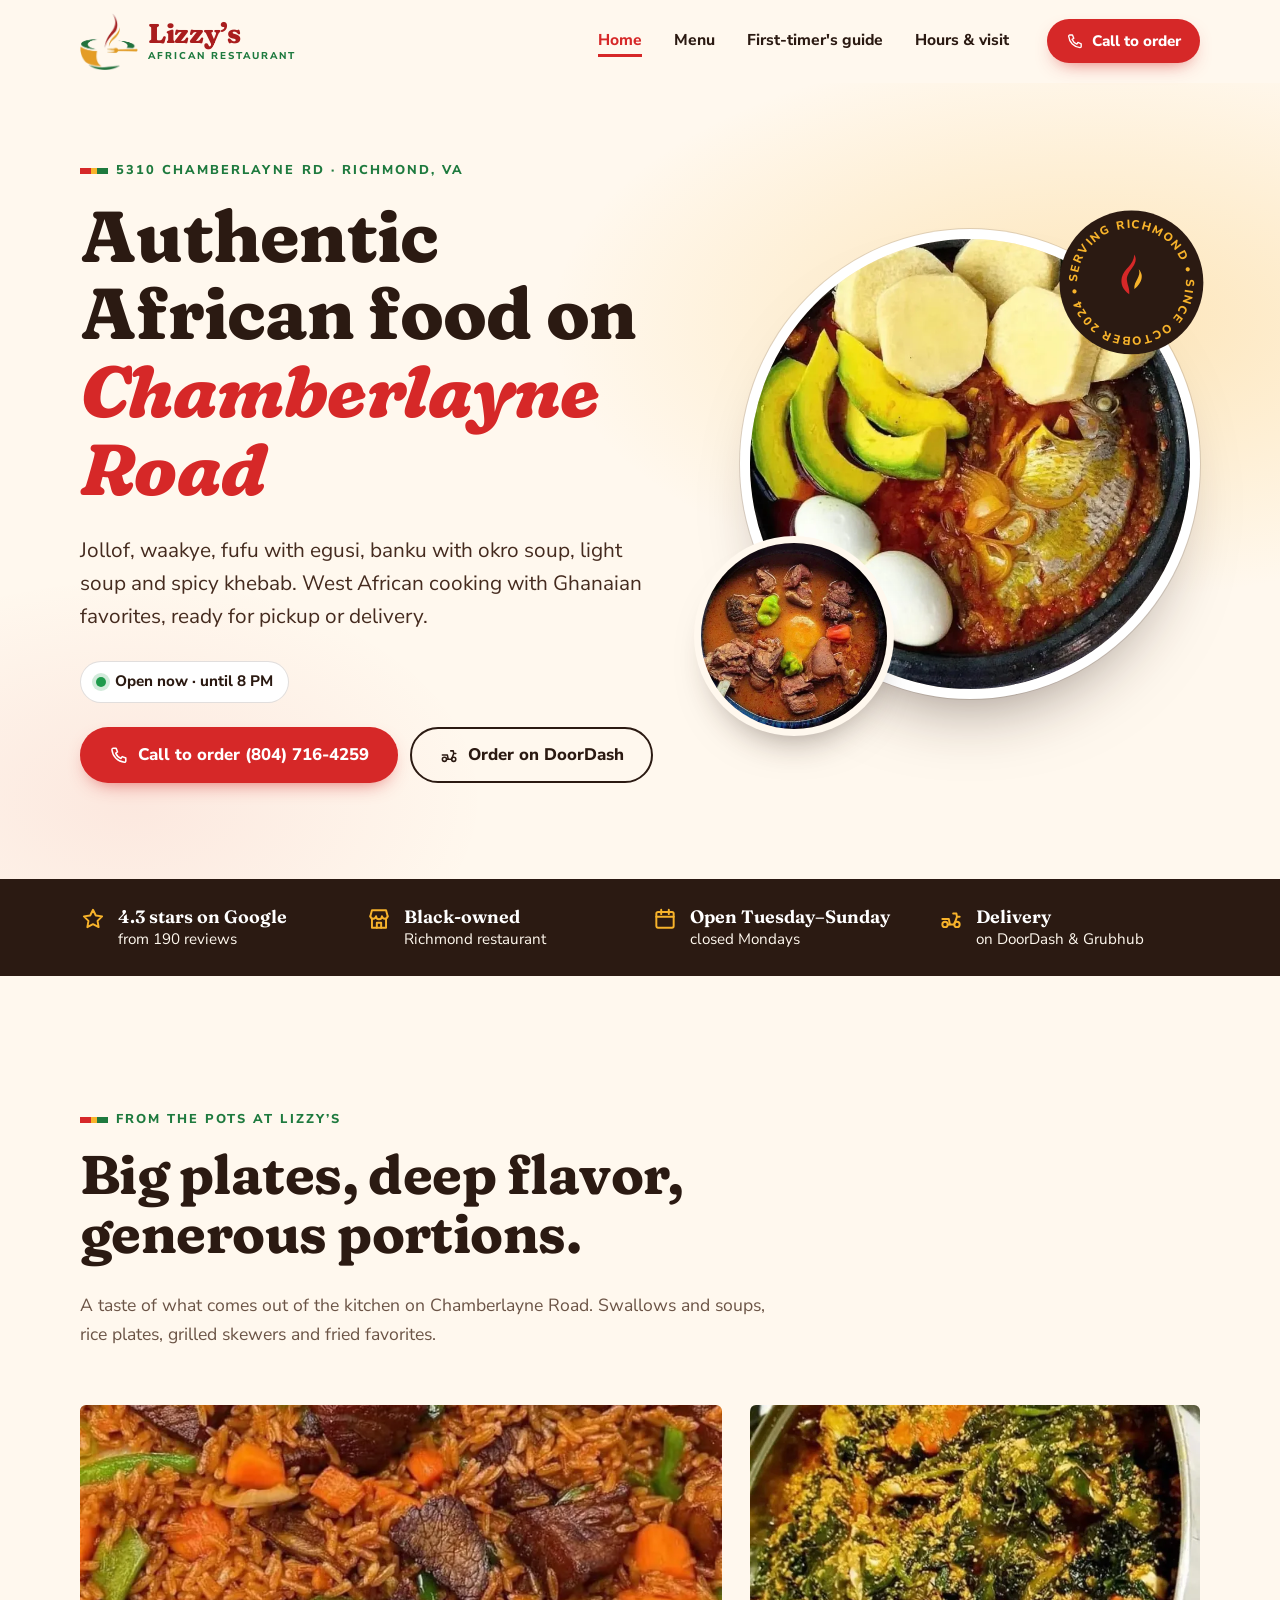
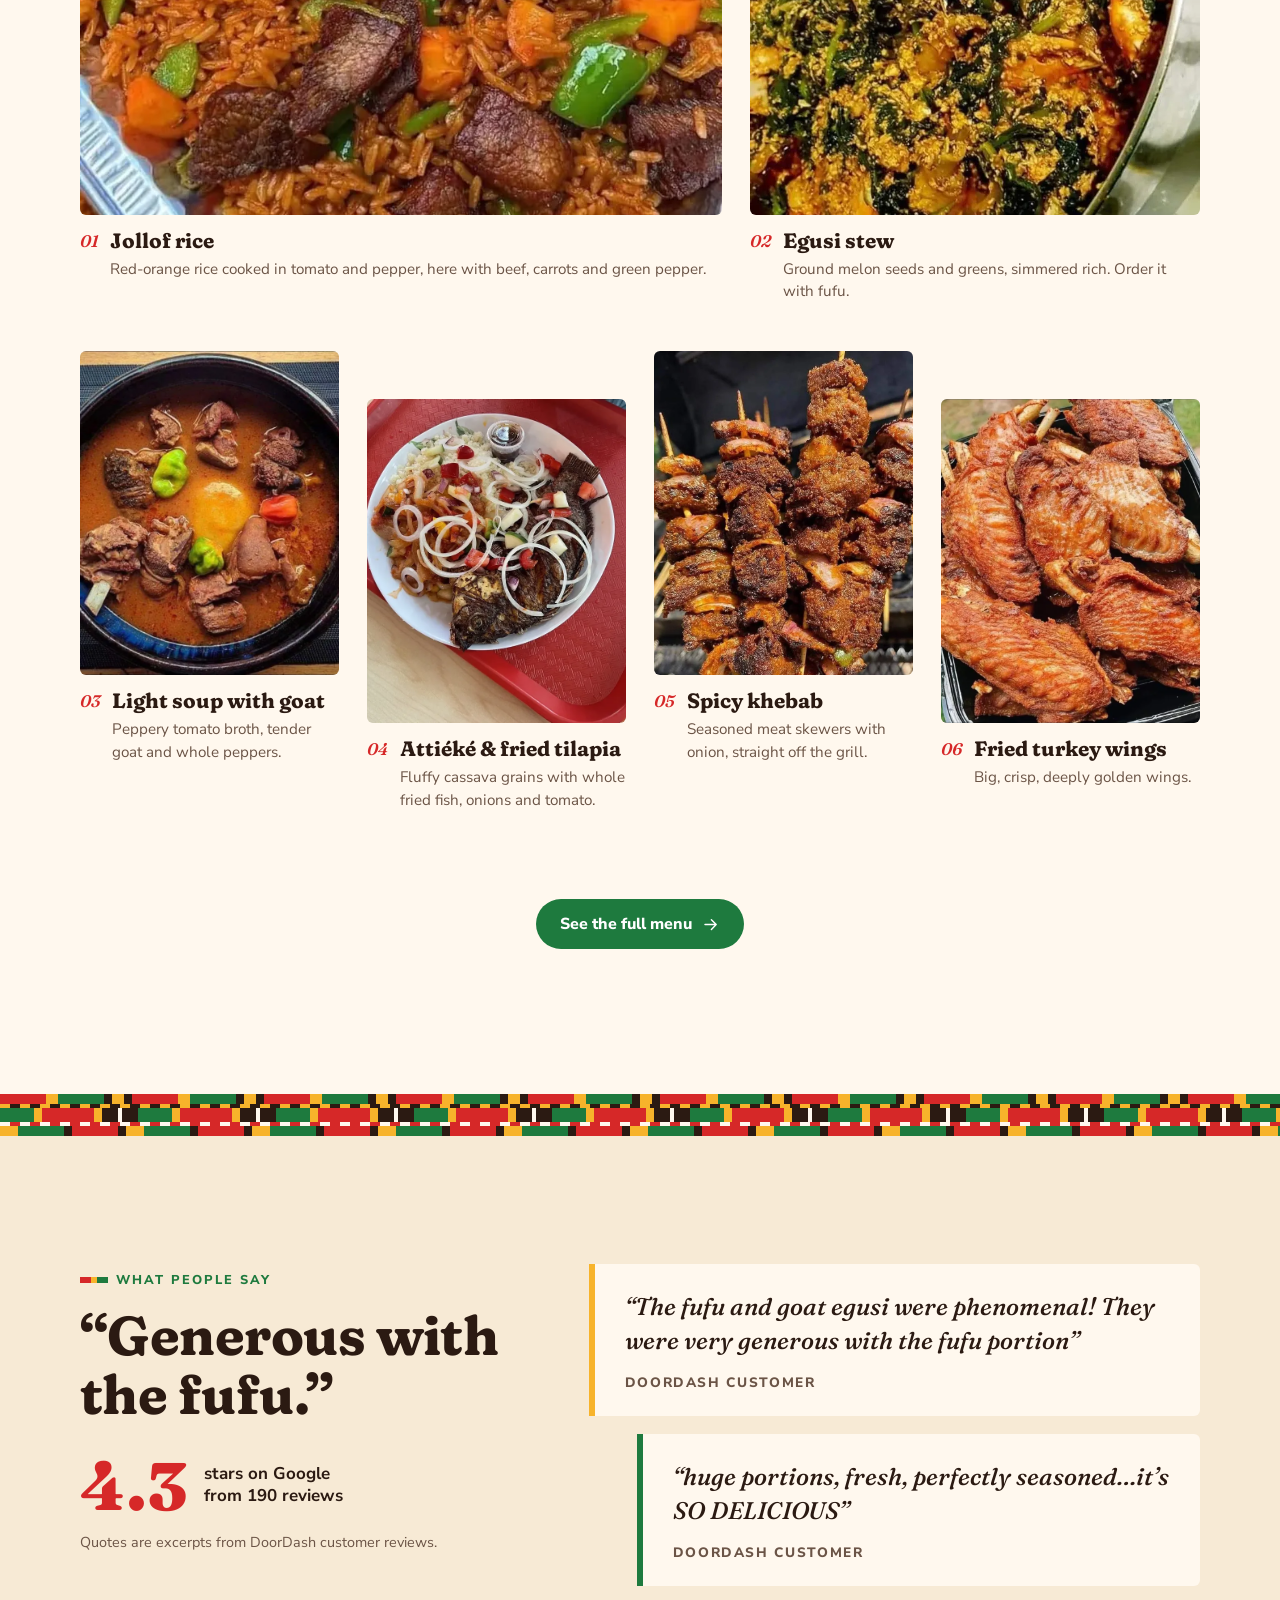
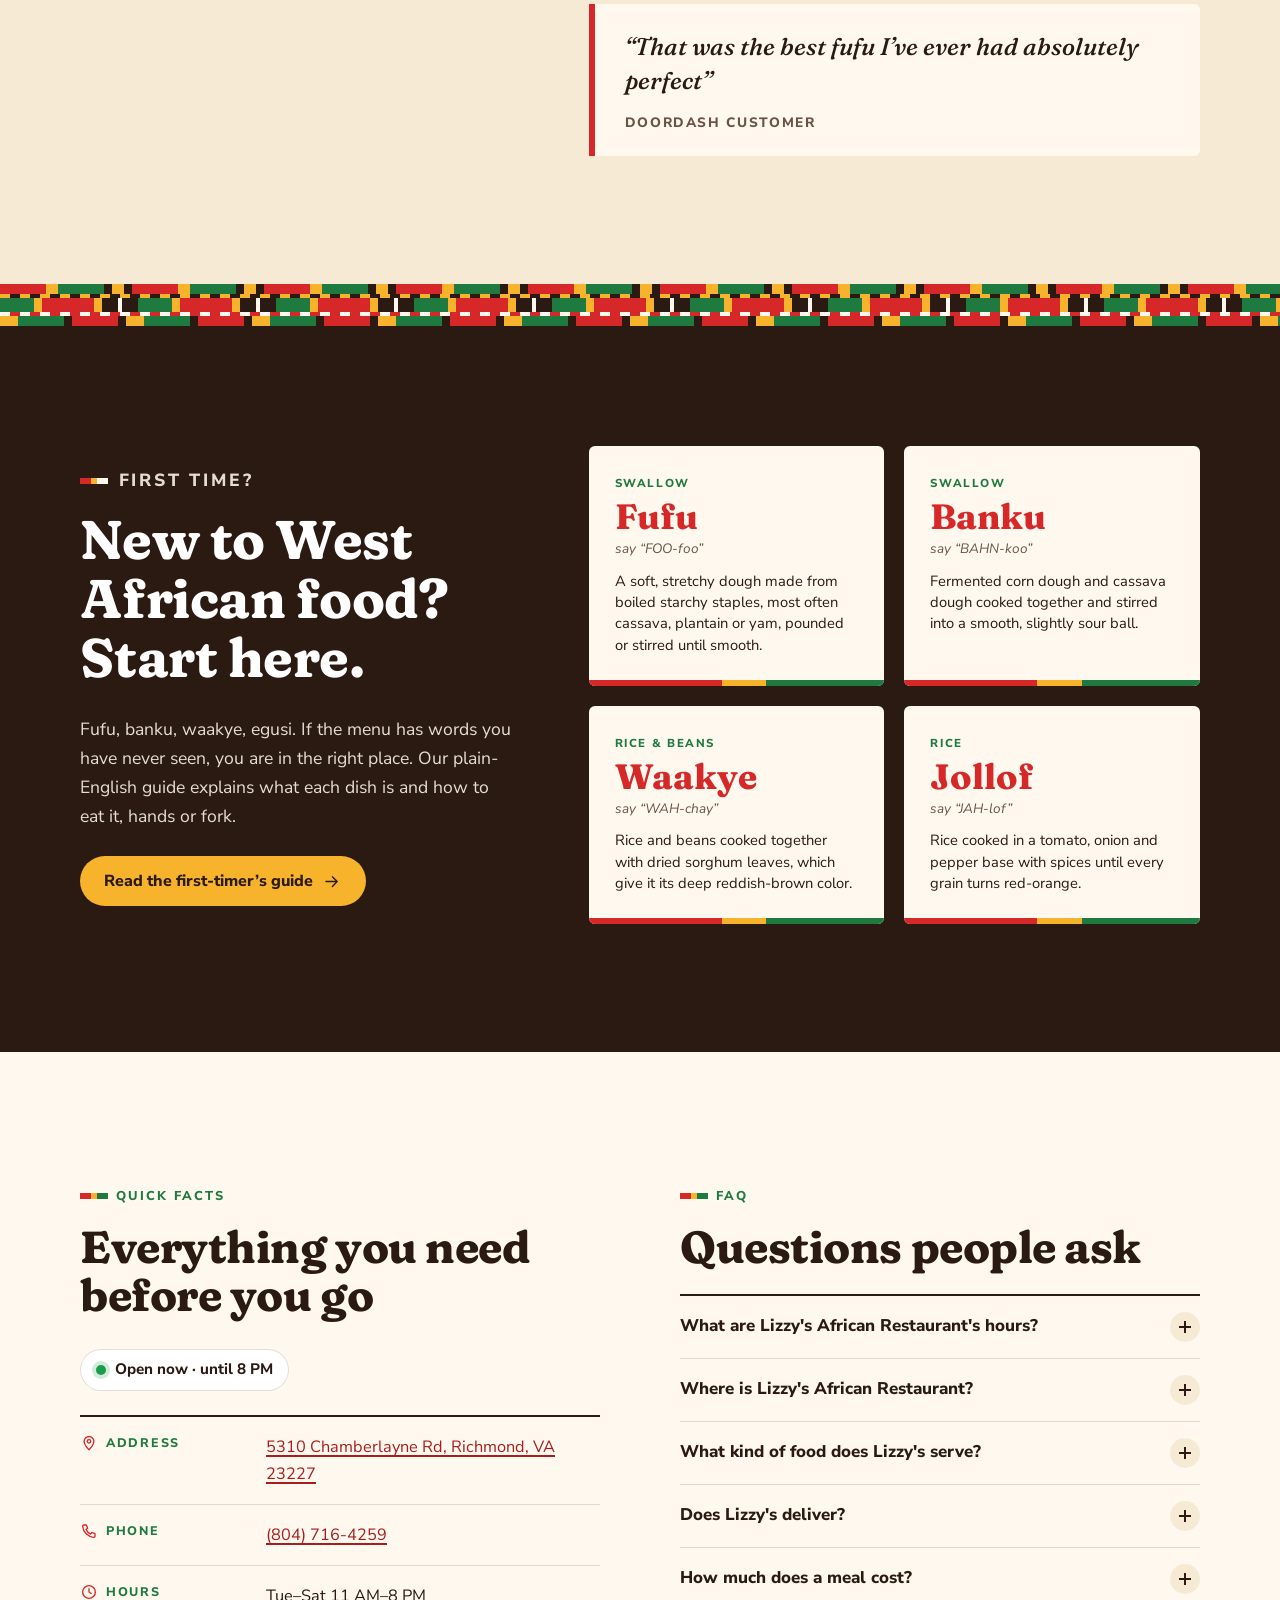
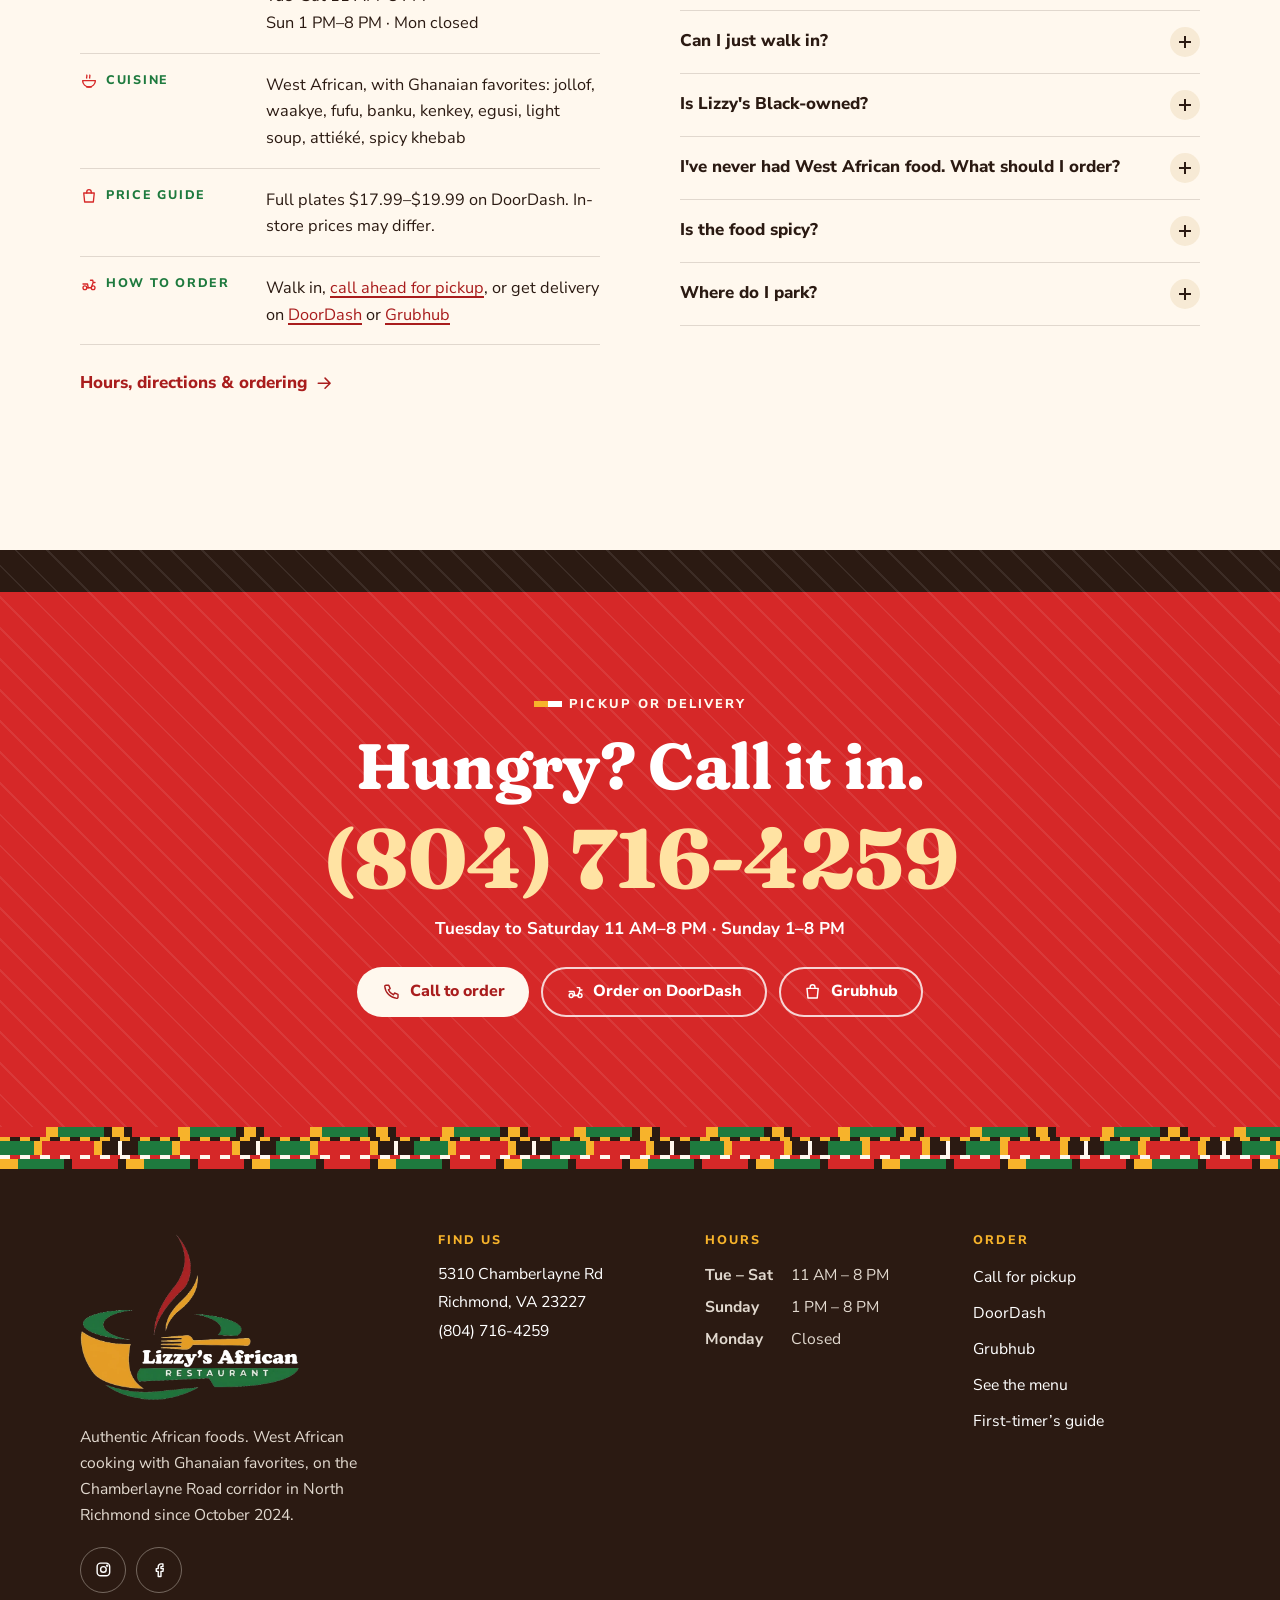
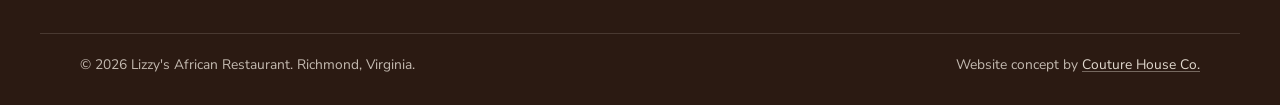
==== index.html @ fe68c614 "Initial commit: Lizzy's African Restaurant static site. Includes pages, assets, Netlify config, and " ====
<!DOCTYPE html>
<html lang="en">
<head>
<meta charset="utf-8">
<meta name="viewport" content="width=device-width, initial-scale=1, viewport-fit=cover">
<title>Lizzy's African Restaurant | African Food Richmond, VA</title>
<meta name="description" content="Authentic West African food with Ghanaian favorites on Chamberlayne Rd, Richmond, VA: jollof, waakye, fufu and egusi. Black-owned. Call (804) 716-4259.">
<link rel="canonical" href="https://lizzysafrican.com/">
<meta name="theme-color" content="#2B1A12">
<meta name="robots" content="index, follow, max-image-preview:large">
<meta property="og:type" content="restaurant.restaurant">
<meta property="og:site_name" content="Lizzy's African Restaurant">
<meta property="og:title" content="Lizzy's African Restaurant | African Food Richmond, VA">
<meta property="og:description" content="Authentic West African food with Ghanaian favorites on Chamberlayne Rd, Richmond, VA: jollof, waakye, fufu and egusi. Black-owned. Call (804) 716-4259.">
<meta property="og:url" content="https://lizzysafrican.com/">
<meta property="og:image" content="https://lizzysafrican.com/assets/img/og.jpg">
<meta property="og:image:width" content="1200">
<meta property="og:image:height" content="630">
<meta property="og:image:alt" content="Lizzy's African Restaurant: boiled yam, fish in pepper stew, avocado and eggs, with the restaurant name">
<meta property="og:locale" content="en_US">
<meta name="twitter:card" content="summary_large_image">
<meta name="twitter:title" content="Lizzy's African Restaurant | African Food Richmond, VA">
<meta name="twitter:description" content="Authentic West African food with Ghanaian favorites on Chamberlayne Rd, Richmond, VA: jollof, waakye, fufu and egusi. Black-owned. Call (804) 716-4259.">
<meta name="twitter:image" content="https://lizzysafrican.com/assets/img/og.jpg">
<meta name="geo.region" content="US-VA">
<meta name="geo.placename" content="Richmond">
<link rel="icon" href="assets/img/favicon.svg" type="image/svg+xml">
<link rel="icon" href="assets/img/favicon-32.png" sizes="32x32" type="image/png">
<link rel="apple-touch-icon" href="assets/img/apple-touch-icon.png">
<link rel="manifest" href="site.webmanifest">
<link rel="preload" href="assets/fonts/fraunces-latin-soft-normal.woff2" as="font" type="font/woff2" crossorigin>
<link rel="preload" href="assets/fonts/nunito-sans-latin-wght-normal.woff2" as="font" type="font/woff2" crossorigin>
<link rel="preload" as="image" href="assets/img/boiled-yam-fish-stew-avocado-eggs.webp" imagesrcset="assets/img/boiled-yam-fish-stew-avocado-eggs-800.webp 800w, assets/img/boiled-yam-fish-stew-avocado-eggs.webp 955w" imagesizes="(min-width: 960px) 520px, 88vw" fetchpriority="high">
<link rel="stylesheet" href="assets/css/fonts.css">
<link rel="stylesheet" href="assets/css/site.css">
<script>document.documentElement.classList.add('js')</script>
<script src="assets/js/site.js" defer></script>
<script type="application/ld+json">{"@context":"https://schema.org","@type":"Restaurant","@id":"https://lizzysafrican.com/#restaurant","name":"Lizzy's African Restaurant","alternateName":"Lizzy's","description":"Authentic African foods on Chamberlayne Road in Richmond, VA: West African cooking with Ghanaian favorites such as jollof, waakye, fufu with egusi, banku with okro soup, light soup and spicy khebab. Black-owned. Call ahead for pickup or order delivery on DoorDash and Grubhub.","url":"https://lizzysafrican.com/","logo":"https://lizzysafrican.com/assets/img/lizzys-logo.png","image":["https://lizzysafrican.com/assets/img/og.jpg","https://lizzysafrican.com/assets/img/boiled-yam-fish-stew-avocado-eggs.webp","https://lizzysafrican.com/assets/img/jollof-rice-beef-vegetables.webp"],"telephone":"+1-804-716-4259","address":{"@type":"PostalAddress","streetAddress":"5310 Chamberlayne Rd","addressLocality":"Richmond","addressRegion":"VA","postalCode":"23227","addressCountry":"US"},"servesCuisine":["West African","Ghanaian","African"],"priceRange":"$$","openingHoursSpecification":[{"@type":"OpeningHoursSpecification","dayOfWeek":["Tuesday","Wednesday","Thursday","Friday","Saturday"],"opens":"11:00","closes":"20:00"},{"@type":"OpeningHoursSpecification","dayOfWeek":"Sunday","opens":"13:00","closes":"20:00"}],"areaServed":[{"@type":"City","name":"Richmond, VA"},{"@type":"AdministrativeArea","name":"Henrico County, VA"}],"sameAs":["https://www.instagram.com/lizzys_african_restaurant/","https://www.facebook.com/p/Lizzys-African-Restaurant-61564175797078/","https://www.visitrichmondva.com/listing/lizzy%E2%80%99s-african-restaurant/15921/","https://www.eatokra.com/businesses/lizzy-s-african-restaurant"],"hasMenu":"https://lizzysafrican.com/menu.html","potentialAction":{"@type":"OrderAction","target":[{"@type":"EntryPoint","urlTemplate":"https://www.doordash.com/store/lizzy's-african-restaurant-richmond-32662293/","actionPlatform":["http://schema.org/DesktopWebPlatform","http://schema.org/MobileWebPlatform"]},{"@type":"EntryPoint","urlTemplate":"https://www.grubhub.com/restaurant/lizzys-african-restaurant-5310-chamberlayne-road-richmond/11192736","actionPlatform":["http://schema.org/DesktopWebPlatform","http://schema.org/MobileWebPlatform"]}]},"aggregateRating":{"@type":"AggregateRating","ratingValue":"4.3","reviewCount":"190","bestRating":"5"}}</script>
<script type="application/ld+json">{"@context":"https://schema.org","@type":"WebSite","@id":"https://lizzysafrican.com/#website","name":"Lizzy's African Restaurant","url":"https://lizzysafrican.com/","publisher":{"@id":"https://lizzysafrican.com/#restaurant"},"inLanguage":"en-US"}</script>
<script type="application/ld+json">{"@context":"https://schema.org","@type":"FAQPage","mainEntity":[{"@type":"Question","name":"What are Lizzy's African Restaurant's hours?","acceptedAnswer":{"@type":"Answer","text":"Tuesday through Saturday 11 AM to 8 PM, Sunday 1 PM to 8 PM. Closed Mondays."}},{"@type":"Question","name":"Where is Lizzy's African Restaurant?","acceptedAnswer":{"@type":"Answer","text":"5310 Chamberlayne Rd, Richmond, VA 23227, on the Chamberlayne Road corridor in North Richmond."}},{"@type":"Question","name":"What kind of food does Lizzy's serve?","acceptedAnswer":{"@type":"Answer","text":"Authentic African food: West African cooking with Ghanaian favorites like jollof rice, waakye, fufu with egusi, banku with okro soup, light soup, atti&eacute;k&eacute; with fish and spicy khebab."}},{"@type":"Question","name":"Does Lizzy's deliver?","acceptedAnswer":{"@type":"Answer","text":"Yes, through DoorDash and Grubhub. You can also call (804) 716-4259 to order ahead for pickup."}},{"@type":"Question","name":"How much does a meal cost?","acceptedAnswer":{"@type":"Answer","text":"Full plates such as jollof, waakye or fufu with egusi are listed at $17.99 to $19.99 on DoorDash. In-store prices may differ, so call for current prices."}},{"@type":"Question","name":"Can I just walk in?","acceptedAnswer":{"@type":"Answer","text":"Yes. Stop by during open hours and order at the counter, or call ahead so your food is ready when you arrive."}},{"@type":"Question","name":"Is Lizzy's Black-owned?","acceptedAnswer":{"@type":"Answer","text":"Yes. Lizzy's African Restaurant is listed as a Black-owned business on EatOkra."}},{"@type":"Question","name":"I've never had West African food. What should I order?","acceptedAnswer":{"@type":"Answer","text":"A jollof or waakye plate is an easy, fork-friendly start. If you want the full experience, try fufu with egusi or light soup. Our first-timer&rsquo;s guide explains each dish."}},{"@type":"Question","name":"Is the food spicy?","acceptedAnswer":{"@type":"Answer","text":"West African cooking often uses fresh hot peppers, and soups and pepper sauces can bring real heat. Ask about spice when you order."}},{"@type":"Question","name":"Where do I park?","acceptedAnswer":{"@type":"Answer","text":"Call (804) 716-4259 when you head over and the team can point you to the easiest parking at 5310 Chamberlayne Rd."}}]}</script>
</head><body>
<a class="skip" href="#main">Skip to main content</a>
<header class="site-header" data-header>
  <div class="wrap header-in">
    <a class="brand" href="index.html" aria-label="Lizzy's African Restaurant, home">
      <img class="mark" data-anim src="assets/img/lizzys-mark.webp" width="256" height="250" alt="" aria-hidden="true" decoding="async">
      <span class="brand-txt"><span class="brand-name">Lizzy&rsquo;s</span><span class="brand-sub">African Restaurant</span></span>
    </a>
    <nav class="nav" aria-label="Main">
      <ul class="nav-list" id="nav-list"><li><a href="index.html" aria-current="page">Home</a></li><li><a href="menu.html">Menu</a></li><li><a href="guide.html">First-timer's guide</a></li><li><a href="visit.html">Hours &amp; visit</a></li>
        <li class="nav-cta-m"><a class="btn btn-red" href="tel:+18047164259"><svg class="ic" viewBox="0 0 24 24" width="24" height="24" fill="none" stroke="currentColor" stroke-width="1.8" stroke-linecap="round" stroke-linejoin="round" aria-hidden="true" focusable="false"><path d="M5 4h3.5l1.7 4.3-2.2 1.4a11 11 0 0 0 6.3 6.3l1.4-2.2L20 15.5V19a1.5 1.5 0 0 1-1.6 1.5A16.5 16.5 0 0 1 3.5 5.6 1.5 1.5 0 0 1 5 4z"/></svg>Call (804) 716-4259</a></li>
      </ul>
    </nav>
    <a class="btn btn-red btn-sm header-call" href="tel:+18047164259"><svg class="ic" viewBox="0 0 24 24" width="24" height="24" fill="none" stroke="currentColor" stroke-width="1.8" stroke-linecap="round" stroke-linejoin="round" aria-hidden="true" focusable="false"><path d="M5 4h3.5l1.7 4.3-2.2 1.4a11 11 0 0 0 6.3 6.3l1.4-2.2L20 15.5V19a1.5 1.5 0 0 1-1.6 1.5A16.5 16.5 0 0 1 3.5 5.6 1.5 1.5 0 0 1 5 4z"/></svg><span>Call to order</span></a>
    <button class="nav-toggle" type="button" aria-expanded="false" aria-controls="nav-list" data-nav-toggle>
      <span class="sr-only" data-nav-label>Open menu</span><svg class="ic ic-open" viewBox="0 0 24 24" width="24" height="24" fill="none" stroke="currentColor" stroke-width="1.8" stroke-linecap="round" stroke-linejoin="round" aria-hidden="true" focusable="false"><path d="M4 7h16M4 12h16M4 17h16"/></svg><svg class="ic ic-close" viewBox="0 0 24 24" width="24" height="24" fill="none" stroke="currentColor" stroke-width="1.8" stroke-linecap="round" stroke-linejoin="round" aria-hidden="true" focusable="false"><path d="M6 6l12 12M18 6 6 18"/></svg>
    </button>
  </div>
</header><main id="main">
<section class="hero" aria-labelledby="hero-h">
  <div class="hero-bg" aria-hidden="true"></div>
  <div class="wrap hero-grid">
    <div class="hero-copy">
      <p class="eyebrow">5310 Chamberlayne Rd &middot; Richmond, VA</p>
      <h1 id="hero-h" class="hero-h">Authentic African food on <em>Chamberlayne Road</em></h1>
      <p class="lede">Jollof, waakye, fufu with egusi, banku with okro soup, light soup and spicy khebab. West African cooking with Ghanaian favorites, ready for pickup or delivery.</p>
      <p class="status " data-open-status aria-live="polite"><span class="dot" aria-hidden="true"></span><span data-status-text>Open Tue&ndash;Sat 11 AM&ndash;8 PM &middot; Sun 1&ndash;8 PM</span></p>
      <div class="cta-row">
        <a class="btn btn-red btn-lg" href="tel:+18047164259"><svg class="ic" viewBox="0 0 24 24" width="24" height="24" fill="none" stroke="currentColor" stroke-width="1.8" stroke-linecap="round" stroke-linejoin="round" aria-hidden="true" focusable="false"><path d="M5 4h3.5l1.7 4.3-2.2 1.4a11 11 0 0 0 6.3 6.3l1.4-2.2L20 15.5V19a1.5 1.5 0 0 1-1.6 1.5A16.5 16.5 0 0 1 3.5 5.6 1.5 1.5 0 0 1 5 4z"/></svg>Call to order (804) 716-4259</a>
        <a class="btn btn-line btn-lg" href="https://www.doordash.com/store/lizzy's-african-restaurant-richmond-32662293/" rel="noopener" target="_blank"><svg class="ic" viewBox="0 0 24 24" width="24" height="24" fill="none" stroke="currentColor" stroke-width="1.8" stroke-linecap="round" stroke-linejoin="round" aria-hidden="true" focusable="false"><circle cx="6.5" cy="17" r="2.5"/><circle cx="17.5" cy="17" r="2.5"/><path d="M9 17h6l2.5-7H20M14 7h3l.5 3"/><path d="M4 12h6l1 5"/></svg>Order on DoorDash</a>
      </div>
    </div>
    <div class="hero-art" aria-hidden="false">
      <div class="plate plate-main" data-spin>
        <img src="assets/img/boiled-yam-fish-stew-avocado-eggs.webp" srcset="assets/img/boiled-yam-fish-stew-avocado-eggs-800.webp 800w, assets/img/boiled-yam-fish-stew-avocado-eggs.webp 955w" sizes="(min-width: 960px) 520px, 88vw" alt="Boiled yam slices with fish in tomato-pepper stew, sliced avocado and two boiled eggs in a black clay bowl" width="955" height="945" fetchpriority="high" decoding="async">
      </div>
      <svg class="steam steam-hero" viewBox="0 0 120 140" aria-hidden="true" focusable="false">
<path d="M34 130c-14-18 14-30 0-50s12-32 2-52"/><path d="M60 134c-14-20 16-32 0-54s14-34 2-56"/><path d="M86 130c-14-18 14-30 0-50s12-32 2-52"/></svg>
      <div class="plate plate-side">
        <img src="assets/img/light-soup-goat-peppers.webp" srcset="assets/img/light-soup-goat-peppers-800.webp 800w, assets/img/light-soup-goat-peppers.webp 1440w" sizes="(min-width: 960px) 220px, 36vw" alt="Light soup with goat meat and whole peppers" width="1440" height="1439" loading="lazy" decoding="async">
      </div>
      <svg class="seal" viewBox="0 0 200 200" aria-hidden="true" focusable="false">
        <defs><path id="sealpath" d="M100 100m-74 0a74 74 0 1 1 148 0a74 74 0 1 1-148 0"/></defs>
        <circle cx="100" cy="100" r="98" class="seal-bg"/>
        <text class="seal-txt" textLength="458" lengthAdjust="spacing"><textPath href="#sealpath" startOffset="0" textLength="458" lengthAdjust="spacing">SERVING RICHMOND &#8226; SINCE OCTOBER 2024 &#8226;</textPath></text>
        <path class="seal-flame" d="M104 62c8 14-12 22-10 36 1 7 4 11 3 18-9-6-12-14-10-23 3-12 16-16 17-31z"/>
        <path class="seal-flame2" d="M110 82c4 10-7 16-6 27 6-4 11-12 10-19-.5-3-2-6-4-8z"/>
      </svg>
    </div>
  </div>
</section>

<section class="trust" aria-label="At a glance">
  <ul class="wrap trust-list">
    <li><svg class="ic" viewBox="0 0 24 24" width="24" height="24" fill="none" stroke="currentColor" stroke-width="1.8" stroke-linecap="round" stroke-linejoin="round" aria-hidden="true" focusable="false"><path d="M12 3.5l2.6 5.3 5.8.8-4.2 4.1 1 5.8L12 16.8l-5.2 2.7 1-5.8-4.2-4.1 5.8-.8z"/></svg><span><strong>4.3 stars on Google</strong> from 190 reviews</span></li>
    <li><svg class="ic" viewBox="0 0 24 24" width="24" height="24" fill="none" stroke="currentColor" stroke-width="1.8" stroke-linecap="round" stroke-linejoin="round" aria-hidden="true" focusable="false"><path d="M4 9.5 5.5 4h13L20 9.5"/><path d="M4 9.5a2.7 2.7 0 0 0 5.3 0 2.7 2.7 0 0 0 5.4 0 2.7 2.7 0 0 0 5.3 0"/><path d="M5.5 12v8h13v-8"/><path d="M10 20v-4.5h4V20"/></svg><span><strong>Black-owned</strong> Richmond restaurant</span></li>
    <li><svg class="ic" viewBox="0 0 24 24" width="24" height="24" fill="none" stroke="currentColor" stroke-width="1.8" stroke-linecap="round" stroke-linejoin="round" aria-hidden="true" focusable="false"><rect x="4" y="5.5" width="16" height="14.5" rx="1.5"/><path d="M4 10h16M8.5 3.5v4M15.5 3.5v4"/></svg><span><strong>Open Tuesday&ndash;Sunday</strong> closed Mondays</span></li>
    <li><svg class="ic" viewBox="0 0 24 24" width="24" height="24" fill="none" stroke="currentColor" stroke-width="1.8" stroke-linecap="round" stroke-linejoin="round" aria-hidden="true" focusable="false"><circle cx="6.5" cy="17" r="2.5"/><circle cx="17.5" cy="17" r="2.5"/><path d="M9 17h6l2.5-7H20M14 7h3l.5 3"/><path d="M4 12h6l1 5"/></svg><span><strong>Delivery</strong> on DoorDash &amp; Grubhub</span></li>
  </ul>
</section>

<section class="section dishes" aria-labelledby="dishes-h">
  <div class="wrap">
    <div class="sec-head reveal">
      <p class="eyebrow">From the pots at Lizzy&rsquo;s</p>
      <h2 id="dishes-h">Big plates, deep flavor, generous portions.</h2>
      <p class="sec-lede">A taste of what comes out of the kitchen on Chamberlayne Road. Swallows and soups, rice plates, grilled skewers and fried favorites.</p>
    </div>
    <div class="dish-grid"><figure class="dish d-wide reveal">
  <div class="dish-img"><img src="assets/img/jollof-rice-beef-vegetables.webp" srcset="assets/img/jollof-rice-beef-vegetables-800.webp 800w, assets/img/jollof-rice-beef-vegetables.webp 1440w" sizes="(min-width: 960px) 40vw, 92vw" alt="Jollof rice with tender beef, carrots and green peppers in a foil tray" width="1440" height="960" loading="lazy" decoding="async"></div>
  <figcaption><span class="dish-no">01</span><span class="dish-name">Jollof rice</span><span class="dish-line">Red-orange rice cooked in tomato and pepper, here with beef, carrots and green pepper.</span></figcaption>
</figure><figure class="dish d-tall reveal">
  <div class="dish-img"><img src="assets/img/egusi-stew-greens.webp" srcset="assets/img/egusi-stew-greens-800.webp 800w, assets/img/egusi-stew-greens.webp 1440w" sizes="(min-width: 960px) 40vw, 92vw" alt="A pot of egusi stew with leafy greens and meat" width="1440" height="1800" loading="lazy" decoding="async"></div>
  <figcaption><span class="dish-no">02</span><span class="dish-name">Egusi stew</span><span class="dish-line">Ground melon seeds and greens, simmered rich. Order it with fufu.</span></figcaption>
</figure><figure class="dish d-sq steam-host reveal">
  <div class="dish-img"><img src="assets/img/light-soup-goat-peppers.webp" srcset="assets/img/light-soup-goat-peppers-800.webp 800w, assets/img/light-soup-goat-peppers.webp 1440w" sizes="(min-width: 960px) 40vw, 92vw" alt="Light soup with goat meat and whole peppers in a dark bowl" width="1440" height="1439" loading="lazy" decoding="async"><svg class="steam" viewBox="0 0 120 140" aria-hidden="true" focusable="false">
<path d="M34 130c-14-18 14-30 0-50s12-32 2-52"/><path d="M60 134c-14-20 16-32 0-54s14-34 2-56"/><path d="M86 130c-14-18 14-30 0-50s12-32 2-52"/></svg></div>
  <figcaption><span class="dish-no">03</span><span class="dish-name">Light soup with goat</span><span class="dish-line">Peppery tomato broth, tender goat and whole peppers.</span></figcaption>
</figure><figure class="dish d-sq reveal">
  <div class="dish-img"><img src="assets/img/atieke-fried-tilapia-onions.webp" srcset="assets/img/atieke-fried-tilapia-onions-800.webp 800w, assets/img/atieke-fried-tilapia-onions.webp 1340w" sizes="(min-width: 960px) 40vw, 92vw" alt="Atieke with a whole fried tilapia, onion rings and diced tomatoes on a red tray" width="1340" height="1340" loading="lazy" decoding="async"></div>
  <figcaption><span class="dish-no">04</span><span class="dish-name">Atti&eacute;k&eacute; &amp; fried tilapia</span><span class="dish-line">Fluffy cassava grains with whole fried fish, onions and tomato.</span></figcaption>
</figure><figure class="dish d-sq reveal">
  <div class="dish-img"><img src="assets/img/spicy-khebab-skewers.webp" srcset="assets/img/spicy-khebab-skewers-800.webp 800w, assets/img/spicy-khebab-skewers.webp 1125w" sizes="(min-width: 960px) 40vw, 92vw" alt="Spicy khebab: seasoned meat skewers with onion on a grill" width="1125" height="1330" loading="lazy" decoding="async"></div>
  <figcaption><span class="dish-no">05</span><span class="dish-name">Spicy khebab</span><span class="dish-line">Seasoned meat skewers with onion, straight off the grill.</span></figcaption>
</figure><figure class="dish d-sq reveal">
  <div class="dish-img"><img src="assets/img/fried-turkey-wings.webp" srcset="assets/img/fried-turkey-wings-800.webp 800w, assets/img/fried-turkey-wings.webp 1440w" sizes="(min-width: 960px) 40vw, 92vw" alt="A tray of crisp fried turkey wings" width="1440" height="1698" loading="lazy" decoding="async"></div>
  <figcaption><span class="dish-no">06</span><span class="dish-name">Fried turkey wings</span><span class="dish-line">Big, crisp, deeply golden wings.</span></figcaption>
</figure></div>
    <p class="center reveal"><a class="btn btn-green" href="menu.html">See the full menu<svg class="ic" viewBox="0 0 24 24" width="24" height="24" fill="none" stroke="currentColor" stroke-width="1.8" stroke-linecap="round" stroke-linejoin="round" aria-hidden="true" focusable="false"><path d="M5 12h14M13 6l6 6-6 6"/></svg></a></p>
  </div>
</section>

<div class="kente kente-weave" aria-hidden="true"><span></span><span></span><span></span><span></span><span></span></div>

<section class="section reviews" aria-labelledby="rev-h">
  <div class="wrap rev-grid">
    <div class="rev-head reveal">
      <p class="eyebrow">What people say</p>
      <h2 id="rev-h">&ldquo;Generous with the fufu.&rdquo;</h2>
      <p class="rev-score"><span class="big">4.3</span><span>stars on Google<br>from 190 reviews</span></p>
      <p class="small muted">Quotes are excerpts from DoorDash customer reviews.</p>
    </div>
    <div class="quotes"><blockquote class="quote reveal"><p>&ldquo;The fufu and goat egusi were phenomenal! They were very generous with the fufu portion&rdquo;</p><footer>DoorDash customer</footer></blockquote><blockquote class="quote reveal"><p>&ldquo;huge portions, fresh, perfectly seasoned&hellip;it&rsquo;s SO DELICIOUS&rdquo;</p><footer>DoorDash customer</footer></blockquote><blockquote class="quote reveal"><p>&ldquo;That was the best fufu I&rsquo;ve ever had absolutely perfect&rdquo;</p><footer>DoorDash customer</footer></blockquote></div>
  </div>
</section>

<section class="section teaser" aria-labelledby="teaser-h">
  <div class="kente kente-top" aria-hidden="true"><span></span><span></span><span></span><span></span><span></span></div>
  <div class="wrap teaser-grid">
    <div class="teaser-copy reveal">
      <p class="eyebrow eyebrow-yellow">First time?</p>
      <h2 id="teaser-h">New to West African food? Start here.</h2>
      <p>Fufu, banku, waakye, egusi. If the menu has words you have never seen, you are in the right place. Our plain-English guide explains what each dish is and how to eat it, hands or fork.</p>
      <a class="btn btn-yellow" href="guide.html">Read the first-timer&rsquo;s guide<svg class="ic" viewBox="0 0 24 24" width="24" height="24" fill="none" stroke="currentColor" stroke-width="1.8" stroke-linecap="round" stroke-linejoin="round" aria-hidden="true" focusable="false"><path d="M5 12h14M13 6l6 6-6 6"/></svg></a>
    </div>
    <ul class="flip-list"><li class="flip reveal"><a href="guide.html#fufu"><span class="flip-tag">Swallow</span><span class="flip-name">Fufu</span><span class="flip-say">say &ldquo;FOO-foo&rdquo;</span><span class="flip-what">A soft, stretchy dough made from boiled starchy staples, most often cassava, plantain or yam, pounded or stirred until smooth.</span></a></li><li class="flip reveal"><a href="guide.html#banku"><span class="flip-tag">Swallow</span><span class="flip-name">Banku</span><span class="flip-say">say &ldquo;BAHN-koo&rdquo;</span><span class="flip-what">Fermented corn dough and cassava dough cooked together and stirred into a smooth, slightly sour ball.</span></a></li><li class="flip reveal"><a href="guide.html#waakye"><span class="flip-tag">Rice &amp; beans</span><span class="flip-name">Waakye</span><span class="flip-say">say &ldquo;WAH-chay&rdquo;</span><span class="flip-what">Rice and beans cooked together with dried sorghum leaves, which give it its deep reddish-brown color.</span></a></li><li class="flip reveal"><a href="guide.html#jollof"><span class="flip-tag">Rice</span><span class="flip-name">Jollof</span><span class="flip-say">say &ldquo;JAH-lof&rdquo;</span><span class="flip-what">Rice cooked in a tomato, onion and pepper base with spices until every grain turns red-orange.</span></a></li></ul>
  </div>
</section>

<section class="section facts-faq" aria-labelledby="facts-h">
  <div class="wrap ff-grid">
    <div class="reveal">
      <p class="eyebrow">Quick facts</p>
      <h2 id="facts-h">Everything you need before you go</h2>
      <p class="status status-card" data-open-status aria-live="polite"><span class="dot" aria-hidden="true"></span><span data-status-text>Open Tue&ndash;Sat 11 AM&ndash;8 PM &middot; Sun 1&ndash;8 PM</span></p>
      <dl class="facts">
  <div><dt><svg class="ic" viewBox="0 0 24 24" width="24" height="24" fill="none" stroke="currentColor" stroke-width="1.8" stroke-linecap="round" stroke-linejoin="round" aria-hidden="true" focusable="false"><path d="M12 21s-6.5-6.2-6.5-11.2a6.5 6.5 0 0 1 13 0C18.5 14.8 12 21 12 21z"/><circle cx="12" cy="9.8" r="2.3"/></svg>Address</dt><dd><a href="https://www.google.com/maps/search/?api=1&query=Lizzy%27s+African+Restaurant+5310+Chamberlayne+Rd+Richmond+VA+23227" rel="noopener" target="_blank">5310 Chamberlayne Rd, Richmond, VA 23227</a></dd></div>
  <div><dt><svg class="ic" viewBox="0 0 24 24" width="24" height="24" fill="none" stroke="currentColor" stroke-width="1.8" stroke-linecap="round" stroke-linejoin="round" aria-hidden="true" focusable="false"><path d="M5 4h3.5l1.7 4.3-2.2 1.4a11 11 0 0 0 6.3 6.3l1.4-2.2L20 15.5V19a1.5 1.5 0 0 1-1.6 1.5A16.5 16.5 0 0 1 3.5 5.6 1.5 1.5 0 0 1 5 4z"/></svg>Phone</dt><dd><a href="tel:+18047164259">(804) 716-4259</a></dd></div>
  <div><dt><svg class="ic" viewBox="0 0 24 24" width="24" height="24" fill="none" stroke="currentColor" stroke-width="1.8" stroke-linecap="round" stroke-linejoin="round" aria-hidden="true" focusable="false"><circle cx="12" cy="12" r="8.5"/><path d="M12 7.5V12l3 2"/></svg>Hours</dt><dd>Tue&ndash;Sat 11 AM&ndash;8 PM<br>Sun 1 PM&ndash;8 PM &middot; Mon closed</dd></div>
  <div><dt><svg class="ic" viewBox="0 0 24 24" width="24" height="24" fill="none" stroke="currentColor" stroke-width="1.8" stroke-linecap="round" stroke-linejoin="round" aria-hidden="true" focusable="false"><path d="M3.5 11.5h17a8.5 8.5 0 0 1-17 0z"/><path d="M9 20h6"/><path d="M9 8c-1-1.3 1-2.3 0-3.8M13 8c-1-1.3 1-2.3 0-3.8"/></svg>Cuisine</dt><dd>West African, with Ghanaian favorites: jollof, waakye, fufu, banku, kenkey, egusi, light soup, atti&eacute;k&eacute;, spicy khebab</dd></div>
  <div><dt><svg class="ic" viewBox="0 0 24 24" width="24" height="24" fill="none" stroke="currentColor" stroke-width="1.8" stroke-linecap="round" stroke-linejoin="round" aria-hidden="true" focusable="false"><path d="M5 8h14l-1.2 12H6.2z"/><path d="M9 8V6.5a3 3 0 0 1 6 0V8"/></svg>Price guide</dt><dd>Full plates $17.99&ndash;$19.99 on DoorDash. In-store prices may differ.</dd></div>
  <div><dt><svg class="ic" viewBox="0 0 24 24" width="24" height="24" fill="none" stroke="currentColor" stroke-width="1.8" stroke-linecap="round" stroke-linejoin="round" aria-hidden="true" focusable="false"><circle cx="6.5" cy="17" r="2.5"/><circle cx="17.5" cy="17" r="2.5"/><path d="M9 17h6l2.5-7H20M14 7h3l.5 3"/><path d="M4 12h6l1 5"/></svg>How to order</dt><dd>Walk in, <a href="tel:+18047164259">call ahead for pickup</a>, or get delivery on <a href="https://www.doordash.com/store/lizzy's-african-restaurant-richmond-32662293/" rel="noopener" target="_blank">DoorDash</a> or <a href="https://www.grubhub.com/restaurant/lizzys-african-restaurant-5310-chamberlayne-road-richmond/11192736" rel="noopener" target="_blank">Grubhub</a></dd></div>
</dl>
      <p class="facts-links"><a class="link-arrow" href="visit.html">Hours, directions &amp; ordering<svg class="ic" viewBox="0 0 24 24" width="24" height="24" fill="none" stroke="currentColor" stroke-width="1.8" stroke-linecap="round" stroke-linejoin="round" aria-hidden="true" focusable="false"><path d="M5 12h14M13 6l6 6-6 6"/></svg></a></p>
    </div>
    <div class="reveal">
      <p class="eyebrow">FAQ</p>
      <h2 id="faq-h">Questions people ask</h2>
      <div class="faq"><details class="faq-item"><summary><h3 id="hq-0">What are Lizzy's African Restaurant's hours?</h3><span class="faq-plus" aria-hidden="true"></span></summary><div class="faq-a"><p>Tuesday through Saturday 11 AM to 8 PM, Sunday 1 PM to 8 PM. Closed Mondays.</p></div></details><details class="faq-item"><summary><h3 id="hq-1">Where is Lizzy's African Restaurant?</h3><span class="faq-plus" aria-hidden="true"></span></summary><div class="faq-a"><p>5310 Chamberlayne Rd, Richmond, VA 23227, on the Chamberlayne Road corridor in North Richmond.</p></div></details><details class="faq-item"><summary><h3 id="hq-2">What kind of food does Lizzy's serve?</h3><span class="faq-plus" aria-hidden="true"></span></summary><div class="faq-a"><p>Authentic African food: West African cooking with Ghanaian favorites like jollof rice, waakye, fufu with egusi, banku with okro soup, light soup, atti&eacute;k&eacute; with fish and spicy khebab.</p></div></details><details class="faq-item"><summary><h3 id="hq-3">Does Lizzy's deliver?</h3><span class="faq-plus" aria-hidden="true"></span></summary><div class="faq-a"><p>Yes, through DoorDash and Grubhub. You can also call (804) 716-4259 to order ahead for pickup.</p></div></details><details class="faq-item"><summary><h3 id="hq-4">How much does a meal cost?</h3><span class="faq-plus" aria-hidden="true"></span></summary><div class="faq-a"><p>Full plates such as jollof, waakye or fufu with egusi are listed at $17.99 to $19.99 on DoorDash. In-store prices may differ, so call for current prices.</p></div></details><details class="faq-item"><summary><h3 id="hq-5">Can I just walk in?</h3><span class="faq-plus" aria-hidden="true"></span></summary><div class="faq-a"><p>Yes. Stop by during open hours and order at the counter, or call ahead so your food is ready when you arrive.</p></div></details><details class="faq-item"><summary><h3 id="hq-6">Is Lizzy's Black-owned?</h3><span class="faq-plus" aria-hidden="true"></span></summary><div class="faq-a"><p>Yes. Lizzy's African Restaurant is listed as a Black-owned business on EatOkra.</p></div></details><details class="faq-item"><summary><h3 id="hq-7">I've never had West African food. What should I order?</h3><span class="faq-plus" aria-hidden="true"></span></summary><div class="faq-a"><p>A jollof or waakye plate is an easy, fork-friendly start. If you want the full experience, try fufu with egusi or light soup. Our <a href="guide.html">first-timer&rsquo;s guide</a> explains each dish.</p></div></details><details class="faq-item"><summary><h3 id="hq-8">Is the food spicy?</h3><span class="faq-plus" aria-hidden="true"></span></summary><div class="faq-a"><p>West African cooking often uses fresh hot peppers, and soups and pepper sauces can bring real heat. Ask about spice when you order.</p></div></details><details class="faq-item"><summary><h3 id="hq-9">Where do I park?</h3><span class="faq-plus" aria-hidden="true"></span></summary><div class="faq-a"><p>Call (804) 716-4259 when you head over and the team can point you to the easiest parking at 5310 Chamberlayne Rd.</p></div></details></div>
    </div>
  </div>
</section>

<section class="order-band" aria-labelledby="order-h">
  <div class="kente kente-top" aria-hidden="true"><span></span><span></span><span></span><span></span><span></span></div>
  <div class="wrap order-in reveal">
    <p class="eyebrow eyebrow-light">Pickup or delivery</p>
    <h2 id="order-h">Hungry? Call it in.</h2>
    <a class="order-phone" href="tel:+18047164259">(804) 716-4259</a>
    <p class="order-sub">Tuesday to Saturday 11 AM&ndash;8 PM &middot; Sunday 1&ndash;8 PM</p>
    <div class="cta-row cta-center">
      <a class="btn btn-cream" href="tel:+18047164259"><svg class="ic" viewBox="0 0 24 24" width="24" height="24" fill="none" stroke="currentColor" stroke-width="1.8" stroke-linecap="round" stroke-linejoin="round" aria-hidden="true" focusable="false"><path d="M5 4h3.5l1.7 4.3-2.2 1.4a11 11 0 0 0 6.3 6.3l1.4-2.2L20 15.5V19a1.5 1.5 0 0 1-1.6 1.5A16.5 16.5 0 0 1 3.5 5.6 1.5 1.5 0 0 1 5 4z"/></svg>Call to order</a>
      <a class="btn btn-outline-light" href="https://www.doordash.com/store/lizzy's-african-restaurant-richmond-32662293/" rel="noopener" target="_blank"><svg class="ic" viewBox="0 0 24 24" width="24" height="24" fill="none" stroke="currentColor" stroke-width="1.8" stroke-linecap="round" stroke-linejoin="round" aria-hidden="true" focusable="false"><circle cx="6.5" cy="17" r="2.5"/><circle cx="17.5" cy="17" r="2.5"/><path d="M9 17h6l2.5-7H20M14 7h3l.5 3"/><path d="M4 12h6l1 5"/></svg>Order on DoorDash</a>
      <a class="btn btn-outline-light" href="https://www.grubhub.com/restaurant/lizzys-african-restaurant-5310-chamberlayne-road-richmond/11192736" rel="noopener" target="_blank"><svg class="ic" viewBox="0 0 24 24" width="24" height="24" fill="none" stroke="currentColor" stroke-width="1.8" stroke-linecap="round" stroke-linejoin="round" aria-hidden="true" focusable="false"><path d="M5 8h14l-1.2 12H6.2z"/><path d="M9 8V6.5a3 3 0 0 1 6 0V8"/></svg>Grubhub</a>
    </div>
  </div>
</section>
</main>
<footer class="site-footer">
  <div class="kente kente-foot" aria-hidden="true"><span></span><span></span><span></span><span></span><span></span></div>
  <div class="wrap foot-grid">
    <div class="foot-brand">
      <a class="brand brand-foot" href="index.html" aria-label="Lizzy's African Restaurant, home"><img class="foot-logo" src="assets/img/lizzys-logo-reverse.webp" width="720" height="549" alt="Lizzy&rsquo;s African Restaurant" loading="lazy" decoding="async"></a>
      <p class="foot-tag">Authentic African foods. West African cooking with Ghanaian favorites, on the Chamberlayne Road corridor in North Richmond since October 2024.</p>
      <ul class="social" aria-label="Lizzy's online">
        <li><a href="https://www.instagram.com/lizzys_african_restaurant/" rel="noopener" target="_blank" aria-label="Instagram (opens in a new tab)"><svg class="ic" viewBox="0 0 24 24" width="24" height="24" fill="none" stroke="currentColor" stroke-width="1.8" stroke-linecap="round" stroke-linejoin="round" aria-hidden="true" focusable="false"><rect x="4" y="4" width="16" height="16" rx="4.5"/><circle cx="12" cy="12" r="3.6"/><circle cx="16.8" cy="7.2" r=".6" fill="currentColor"/></svg></a></li>
        <li><a href="https://www.facebook.com/p/Lizzys-African-Restaurant-61564175797078/" rel="noopener" target="_blank" aria-label="Facebook (opens in a new tab)"><svg class="ic" viewBox="0 0 24 24" width="24" height="24" fill="none" stroke="currentColor" stroke-width="1.8" stroke-linecap="round" stroke-linejoin="round" aria-hidden="true" focusable="false"><path d="M14 8.5h2.5V5H14a3.5 3.5 0 0 0-3.5 3.5V11H8v3.5h2.5V21H14v-6.5h2.5L17 11h-3V9a.5.5 0 0 1 .5-.5z"/></svg></a></li>
      </ul>
    </div>
    <div>
      <h2 class="foot-h">Find us</h2>
      <address class="foot-addr">
        <a href="https://www.google.com/maps/search/?api=1&query=Lizzy%27s+African+Restaurant+5310+Chamberlayne+Rd+Richmond+VA+23227" rel="noopener" target="_blank">5310 Chamberlayne Rd<br>Richmond, VA 23227</a><br>
        <a href="tel:+18047164259">(804) 716-4259</a>
      </address>
    </div>
    <div>
      <h2 class="foot-h">Hours</h2>
      <table class="foot-hours"><tbody>
        <tr><th scope="row">Tue &ndash; Sat</th><td>11 AM &ndash; 8 PM</td></tr>
        <tr><th scope="row">Sunday</th><td>1 PM &ndash; 8 PM</td></tr>
        <tr><th scope="row">Monday</th><td>Closed</td></tr>
      </tbody></table>
    </div>
    <div>
      <h2 class="foot-h">Order</h2>
      <ul class="foot-links">
        <li><a href="tel:+18047164259">Call for pickup</a></li>
        <li><a href="https://www.doordash.com/store/lizzy's-african-restaurant-richmond-32662293/" rel="noopener" target="_blank">DoorDash</a></li>
        <li><a href="https://www.grubhub.com/restaurant/lizzys-african-restaurant-5310-chamberlayne-road-richmond/11192736" rel="noopener" target="_blank">Grubhub</a></li>
        <li><a href="menu.html">See the menu</a></li>
        <li><a href="guide.html">First-timer&rsquo;s guide</a></li>
      </ul>
    </div>
  </div>
  <div class="wrap foot-base">
    <p>&copy; <span data-year>2026</span> Lizzy's African Restaurant. Richmond, Virginia.</p>
    <p class="credit">Website concept by <a href="https://couturehouse.co" rel="noopener" target="_blank">Couture House Co.</a></p>
  </div>
</footer>
<div class="mbar" aria-label="Quick order">
  <a class="mbar-call" href="tel:+18047164259"><svg class="ic" viewBox="0 0 24 24" width="24" height="24" fill="none" stroke="currentColor" stroke-width="1.8" stroke-linecap="round" stroke-linejoin="round" aria-hidden="true" focusable="false"><path d="M5 4h3.5l1.7 4.3-2.2 1.4a11 11 0 0 0 6.3 6.3l1.4-2.2L20 15.5V19a1.5 1.5 0 0 1-1.6 1.5A16.5 16.5 0 0 1 3.5 5.6 1.5 1.5 0 0 1 5 4z"/></svg><span>Call to order</span></a>
  <a class="mbar-dd" href="https://www.doordash.com/store/lizzy's-african-restaurant-richmond-32662293/" rel="noopener" target="_blank"><svg class="ic" viewBox="0 0 24 24" width="24" height="24" fill="none" stroke="currentColor" stroke-width="1.8" stroke-linecap="round" stroke-linejoin="round" aria-hidden="true" focusable="false"><circle cx="6.5" cy="17" r="2.5"/><circle cx="17.5" cy="17" r="2.5"/><path d="M9 17h6l2.5-7H20M14 7h3l.5 3"/><path d="M4 12h6l1 5"/></svg><span>DoorDash</span></a>
</div>
</body>
</html>
---- assets/css/fonts.css ----
/* Self-hosted fonts (Fontsource, SIL Open Font License). Latin subset only. */
@font-face {
  font-family: 'Fraunces';
  font-style: normal;
  font-display: swap;
  font-weight: 100 900;
  src: url(../fonts/fraunces-latin-soft-normal.woff2) format('woff2-variations'), url(../fonts/fraunces-latin-soft-normal.woff2) format('woff2');
  unicode-range: U+0000-00FF, U+0131, U+0152-0153, U+02BB-02BC, U+02C6, U+02DA, U+02DC, U+0304, U+0308, U+0329, U+2000-206F, U+20AC, U+2122, U+2191, U+2193, U+2212, U+2215, U+FEFF, U+FFFD;
}
@font-face {
  font-family: 'Fraunces';
  font-style: italic;
  font-display: swap;
  font-weight: 100 900;
  src: url(../fonts/fraunces-latin-soft-italic.woff2) format('woff2-variations'), url(../fonts/fraunces-latin-soft-italic.woff2) format('woff2');
  unicode-range: U+0000-00FF, U+0131, U+0152-0153, U+02BB-02BC, U+02C6, U+02DA, U+02DC, U+0304, U+0308, U+0329, U+2000-206F, U+20AC, U+2122, U+2191, U+2193, U+2212, U+2215, U+FEFF, U+FFFD;
}
@font-face {
  font-family: 'Nunito Sans';
  font-style: normal;
  font-display: swap;
  font-weight: 200 1000;
  src: url(../fonts/nunito-sans-latin-wght-normal.woff2) format('woff2-variations'), url(../fonts/nunito-sans-latin-wght-normal.woff2) format('woff2');
  unicode-range: U+0000-00FF, U+0131, U+0152-0153, U+02BB-02BC, U+02C6, U+02DA, U+02DC, U+0304, U+0308, U+0329, U+2000-206F, U+20AC, U+2122, U+2191, U+2193, U+2212, U+2215, U+FEFF, U+FFFD;
}
@font-face {
  font-family: 'Nunito Sans';
  font-style: italic;
  font-display: swap;
  font-weight: 200 1000;
  src: url(../fonts/nunito-sans-latin-wght-italic.woff2) format('woff2-variations'), url(../fonts/nunito-sans-latin-wght-italic.woff2) format('woff2');
  unicode-range: U+0000-00FF, U+0131, U+0152-0153, U+02BB-02BC, U+02C6, U+02DA, U+02DC, U+0304, U+0308, U+0329, U+2000-206F, U+20AC, U+2122, U+2191, U+2193, U+2212, U+2215, U+FEFF, U+FFFD;
}
---- assets/css/site.css ----
/* Lizzy's African Restaurant — "Kente & Flame"
   Palette from the logo. Mobile-first. */
:root {
  --red: #D62828;
  --red-dk: #A91D1D;
  --yellow: #F7B32B;
  --yellow-lt: #FFE3A3;
  --green: #1E7A3E;
  --green-dk: #135A2C;
  --cream: #FFF8EE;
  --cream-2: #F7EAD5;
  --cream-3: #EFDCBE;
  --cocoa: #2B1A12;
  --cocoa-2: #452B1F;
  --muted: #6B5446;
  --line: rgba(43, 26, 18, .14);
  --display: 'Fraunces', 'Iowan Old Style', 'Palatino Linotype', Palatino, Georgia, serif;
  --body: 'Nunito Sans', 'Segoe UI', system-ui, -apple-system, Roboto, Helvetica, Arial, sans-serif;
  --wrap: 1200px;
  --gutter: clamp(18px, 5vw, 40px);
  --header-h: 68px;
  --ease: cubic-bezier(.2, .8, .2, 1);
  --radius: 6px;
  color-scheme: light;
}

*, *::before, *::after { box-sizing: border-box; }
html { -webkit-text-size-adjust: 100%; text-size-adjust: 100%; scroll-padding-top: calc(var(--header-h) + 16px); }
@media (prefers-reduced-motion: no-preference) { html { scroll-behavior: smooth; } }
body {
  margin: 0;
  background: var(--cream);
  color: var(--cocoa);
  font-family: var(--body);
  font-size: 1.0625rem;
  line-height: 1.65;
  font-optical-sizing: auto;
  overflow-x: hidden;
}
@supports (overflow: clip) { body { overflow-x: clip; } }

/* ---------- scrollbars (Kente & Flame — cream track, cocoa thumb) ---------- */
html {
  scrollbar-width: thin;
  scrollbar-color: var(--cocoa-2) var(--cream-2);
}
::-webkit-scrollbar {
  width: 11px;
  height: 11px;
}
::-webkit-scrollbar-track {
  background: var(--cream-2);
  border-left: 1px solid var(--line);
}
::-webkit-scrollbar-thumb {
  background: var(--cocoa-2);
  border-radius: var(--radius);
  border: 2px solid var(--cream-2);
  min-height: 48px;
}
::-webkit-scrollbar-thumb:hover {
  background: linear-gradient(180deg, var(--red) 0%, var(--yellow) 45%, var(--green) 100%);
}
::-webkit-scrollbar-corner {
  background: var(--cream-2);
}

img, svg { display: block; max-width: 100%; }
img { height: auto; }
a { color: var(--red-dk); text-underline-offset: .18em; text-decoration-thickness: 1.5px; }
a:hover { color: var(--red); }
h1, h2, h3 { font-family: var(--display); font-weight: 700; line-height: 1.08; margin: 0 0 .5em; letter-spacing: -.01em; font-variation-settings: 'SOFT' 100; }
h1 { font-size: clamp(2.5rem, 9vw, 5.25rem); font-weight: 750; }
h2 { font-size: clamp(2rem, 6vw, 3.4rem); }
h3 { font-size: 1.3rem; }
p { margin: 0 0 1em; }
em { font-style: italic; }
ul, ol { padding: 0; margin: 0; list-style: none; }
address { font-style: normal; }
table { border-collapse: collapse; }
:focus-visible { outline: 3px solid var(--red); outline-offset: 3px; border-radius: 2px; }
.sr-only { position: absolute; width: 1px; height: 1px; padding: 0; margin: -1px; overflow: hidden; clip: rect(0 0 0 0); white-space: nowrap; border: 0; }
.skip { position: absolute; left: 12px; top: -100px; z-index: 200; background: var(--cocoa); color: var(--cream); padding: 12px 18px; border-radius: var(--radius); font-weight: 800; }
.skip:focus { top: 12px; color: var(--cream); }
.wrap { width: 100%; max-width: var(--wrap); margin: 0 auto; padding: 0 var(--gutter); }
.narrow { max-width: 820px; }
.center { text-align: center; }
.small { font-size: .9rem; }
.muted { color: var(--muted); }
.ic { width: 1.2em; height: 1.2em; flex: none; }

/* ---------- eyebrow / type helpers ---------- */
.eyebrow {
  display: inline-flex; align-items: center; gap: .6em;
  font-family: var(--body); font-weight: 800; font-size: .8rem; letter-spacing: .16em; text-transform: uppercase;
  color: var(--green); margin: 0 0 1rem;
}
.eyebrow::before { content: ''; width: 28px; height: 6px; flex: none; background: linear-gradient(90deg, var(--red) 0 40%, var(--yellow) 40% 60%, var(--green) 60%); }
.eyebrow-light { color: var(--cream); }
.eyebrow-yellow { color: var(--yellow); }
.lede { font-size: clamp(1.1rem, 2.4vw, 1.3rem); line-height: 1.6; color: var(--cocoa-2); max-width: 38em; }
.sec-head { max-width: 760px; margin-bottom: clamp(28px, 5vw, 56px); }
.sec-lede { font-size: 1.1rem; color: var(--muted); max-width: 40em; }
.section { padding: clamp(64px, 10vw, 128px) 0; position: relative; }

/* ---------- buttons ---------- */
.btn {
  display: inline-flex; align-items: center; justify-content: center; gap: .55em;
  min-height: 50px; padding: .8em 1.4em; border-radius: 999px; border: 2px solid transparent;
  font-family: var(--body); font-weight: 800; font-size: 1rem; line-height: 1.2; text-decoration: none; text-align: center;
  cursor: pointer; transition: transform .25s var(--ease), background-color .25s, color .25s, border-color .25s, box-shadow .25s;
}
.btn:hover { transform: translateY(-2px); }
.btn:active { transform: translateY(0); }
.btn-sm { min-height: 44px; padding: .55em 1.1em; font-size: .95rem; }
.btn-lg { min-height: 56px; padding: .9em 1.6em; font-size: 1.05rem; }
.btn-red { background: var(--red); color: #fff; box-shadow: 0 8px 20px -10px rgba(214, 40, 40, .8); }
.btn-red:hover { background: var(--red-dk); color: #fff; }
.btn-green { background: var(--green); color: #fff; }
.btn-green:hover { background: var(--green-dk); color: #fff; }
.btn-yellow { background: var(--yellow); color: var(--cocoa); }
.btn-yellow:hover { background: var(--yellow-lt); color: var(--cocoa); }
.btn-cream { background: var(--cream); color: var(--red-dk); }
.btn-cream:hover { background: #fff; color: var(--red-dk); }
.btn-line { background: transparent; color: var(--cocoa); border-color: var(--cocoa); }
.btn-line:hover { background: var(--cocoa); color: var(--cream); }
.btn-outline-light { background: transparent; color: #fff; border-color: rgba(255, 255, 255, .8); }
.btn-outline-light:hover { background: #fff; color: var(--red-dk); }
.cta-row { display: flex; flex-wrap: wrap; gap: 12px; margin-top: 1.5rem; }
.cta-center { justify-content: center; }
.link-arrow { display: inline-flex; align-items: center; gap: .4em; font-weight: 800; text-decoration: none; color: var(--red-dk); min-height: 44px; }
.link-arrow .ic { transition: transform .25s var(--ease); }
.link-arrow:hover .ic { transform: translateX(4px); }

/* ---------- logo mark + motion ---------- */
.mark { width: 48px; height: auto; overflow: visible; }
.mark .m-flame-r, .mark .m-flame-y { transform-box: fill-box; transform-origin: 50% 100%; }
.js .mark[data-anim] .m-swoosh, .js .mark[data-anim] .m-rim { stroke-dasharray: 1; stroke-dashoffset: 1; animation: draw 1.3s .25s var(--ease) forwards; }
.js .mark[data-anim] .m-rim { animation-delay: .7s; animation-duration: .9s; }
.js .mark[data-anim] .m-flame-r { animation: flicker 3.2s ease-in-out infinite alternate; }
.js .mark[data-anim] .m-flame-y { animation: flicker2 2.4s ease-in-out .3s infinite alternate; }
@keyframes draw { to { stroke-dashoffset: 0; } }
@keyframes flicker {
  0% { transform: scale(1, 1) skewX(0deg); }
  35% { transform: scale(.97, 1.04) skewX(-2.5deg); }
  70% { transform: scale(1.02, .97) skewX(1.5deg); }
  100% { transform: scale(.98, 1.03) skewX(-1deg); }
}
@keyframes flicker2 {
  0% { transform: scale(1, 1) skewX(0deg); }
  50% { transform: scale(.94, 1.07) skewX(3deg); }
  100% { transform: scale(1.03, .96) skewX(-2deg); }
}

/* ---------- header ---------- */
.site-header {
  position: sticky; top: 0; z-index: 100;
  background: rgba(255, 248, 238, .94);
  -webkit-backdrop-filter: saturate(1.4) blur(10px); backdrop-filter: saturate(1.4) blur(10px);
  border-bottom: 1px solid transparent; transition: border-color .3s, box-shadow .3s;
}
.site-header.scrolled { border-bottom-color: var(--line); box-shadow: 0 8px 30px -22px rgba(43, 26, 18, .5); }
.header-in { display: flex; align-items: center; gap: 12px; min-height: var(--header-h); }
.brand { display: inline-flex; align-items: center; gap: 10px; text-decoration: none; color: var(--cocoa); margin-right: auto; min-height: 44px; }
.brand .mark { width: 46px; }
.brand-txt { display: flex; flex-direction: column; line-height: 1; }
.brand-name { font-family: var(--display); font-weight: 800; font-size: 1.5rem; color: var(--red); letter-spacing: -.01em; font-variation-settings: 'SOFT' 100; }
.brand-sub { font-weight: 800; font-size: .62rem; letter-spacing: .2em; text-transform: uppercase; color: var(--green); margin-top: 4px; }
.nav-toggle {
  display: inline-grid; place-items: center; width: 48px; height: 48px; border-radius: 50%;
  background: var(--cocoa); color: var(--cream); border: 0; cursor: pointer;
}
.nav-toggle .ic { width: 24px; height: 24px; grid-area: 1 / 1; }
.nav-toggle .ic-close { display: none; }
.nav-toggle[aria-expanded="true"] .ic-open { display: none; }
.nav-toggle[aria-expanded="true"] .ic-close { display: block; }
.header-call { display: none; }
.nav-list {
  display: none; position: absolute; left: 0; right: 0; top: 100%;
  background: var(--cream); border-bottom: 1px solid var(--line); padding: 12px var(--gutter) 24px;
  box-shadow: 0 30px 40px -30px rgba(43, 26, 18, .45);
}
.nav-list.open { display: block; animation: drop .3s var(--ease); }
@keyframes drop { from { opacity: 0; transform: translateY(-8px); } }
.nav-list a:not(.btn) {
  display: flex; align-items: center; min-height: 52px; font-family: var(--display); font-size: 1.5rem; font-weight: 650;
  color: var(--cocoa); text-decoration: none; border-bottom: 1px solid var(--line);
}
.nav-list a[aria-current="page"] { color: var(--red); }
.nav-cta-m { margin-top: 18px; }
.nav-cta-m .btn { width: 100%; }

@media (min-width: 960px) {
  :root { --header-h: 82px; }
  .brand .mark { width: 54px; }
  .brand-name { font-size: 1.7rem; }
  .nav-toggle { display: none; }
  .nav-list { display: flex !important; position: static; padding: 0; background: none; border: 0; box-shadow: none; gap: 4px; animation: none !important; }
  .nav-list a:not(.btn) { font-family: var(--body); font-size: .98rem; font-weight: 750; border: 0; min-height: 44px; padding: 0 14px; position: relative; }
  .nav-list a:not(.btn)::after { content: ''; position: absolute; left: 14px; right: 14px; bottom: 6px; height: 3px; background: var(--red); transform: scaleX(0); transform-origin: left; transition: transform .3s var(--ease); }
  .nav-list a:not(.btn):hover::after, .nav-list a[aria-current="page"]::after { transform: scaleX(1); }
  .nav-cta-m { display: none; }
  .header-call { display: inline-flex; margin-left: 12px; }
}

/* ---------- kente dividers ---------- */
.kente {
  display: grid; grid-template-rows: 10px 4px 14px 4px 10px; overflow: hidden; width: 100%;
  background: var(--cocoa);
}
.kente span { display: block; will-change: transform; }
.kente span:nth-child(1) { background: repeating-linear-gradient(90deg, var(--red) 0 46px, var(--yellow) 46px 58px, var(--green) 58px 104px, var(--cocoa) 104px 112px, var(--yellow) 112px 124px, var(--cocoa) 124px 132px); }
.kente span:nth-child(2) { background: repeating-linear-gradient(90deg, var(--yellow) 0 10px, var(--cocoa) 10px 20px); }
.kente span:nth-child(3) { background: repeating-linear-gradient(90deg, var(--green) 0 34px, var(--yellow) 34px 42px, var(--red) 42px 94px, var(--yellow) 94px 102px, var(--cocoa) 102px 118px, var(--cream) 118px 122px, var(--cocoa) 122px 138px); }
.kente span:nth-child(4) { background: repeating-linear-gradient(90deg, var(--cream) 0 10px, var(--red) 10px 20px); }
.kente span:nth-child(5) { background: repeating-linear-gradient(90deg, var(--yellow) 0 18px, var(--green) 18px 64px, var(--cocoa) 64px 72px, var(--red) 72px 118px, var(--cocoa) 118px 126px); }
.js .kente-weave span, .js .kente-top span, .js .kente-foot span { transition: transform 1.2s var(--ease); }
.js .kente-weave span:nth-child(odd), .js .kente-top span:nth-child(odd), .js .kente-foot span:nth-child(odd) { transform: translateX(-101%); }
.js .kente-weave span:nth-child(even), .js .kente-top span:nth-child(even), .js .kente-foot span:nth-child(even) { transform: translateX(101%); }
.js .kente span:nth-child(2) { transition-delay: .08s; }
.js .kente span:nth-child(3) { transition-delay: .16s; }
.js .kente span:nth-child(4) { transition-delay: .24s; }
.js .kente span:nth-child(5) { transition-delay: .32s; }
.js .kente.in span { transform: none; }

/* ---------- reveal ---------- */
.js .reveal { opacity: 0; transform: translateY(26px); transition: opacity .8s var(--ease), transform .9s var(--ease); }
.js .reveal.in { opacity: 1; transform: none; }

/* ---------- steam ---------- */
.steam-host { position: relative; }
.steam { position: absolute; left: 50%; top: 4%; width: 34%; max-width: 150px; transform: translateX(-50%); pointer-events: none; overflow: visible; z-index: 2; }
.steam path { fill: none; stroke: rgba(255, 255, 255, .85); stroke-width: 5; stroke-linecap: round; filter: blur(2px); opacity: 0; }
.js .steam path { animation: rise 4.2s ease-in-out infinite; }
.js .steam path:nth-child(2) { animation-delay: 1.4s; }
.js .steam path:nth-child(3) { animation-delay: 2.8s; }
@keyframes rise {
  0% { opacity: 0; transform: translateY(18px) scaleX(.9); }
  25% { opacity: .85; }
  70% { opacity: .35; }
  100% { opacity: 0; transform: translateY(-34px) scaleX(1.15); }
}
html:not(.js) .steam path { opacity: .5; }

/* ---------- HERO ---------- */
.hero { position: relative; padding: clamp(28px, 6vw, 72px) 0 clamp(56px, 8vw, 96px); overflow: hidden; }
.hero-bg {
  position: absolute; inset: 0; z-index: -1;
  background:
    radial-gradient(60% 50% at 85% 30%, rgba(247, 179, 43, .28), transparent 70%),
    radial-gradient(40% 40% at 10% 90%, rgba(214, 40, 40, .08), transparent 70%),
    var(--cream);
}
.hero-grid { display: grid; gap: 40px; align-items: center; }
.hero-h { margin-bottom: .35em; font-size: clamp(2.5rem, 6vw, 4.5rem); max-width: 11em; }
.hero-h em { color: var(--red); font-weight: 800; display: inline; font-variation-settings: 'SOFT' 100, 'WONK' 1; }
.status {
  display: inline-flex; align-items: center; gap: .6em; margin: .4rem 0 0;
  padding: .5em 1em; border-radius: 999px; background: #fff; border: 1px solid var(--line);
  font-weight: 750; font-size: .95rem; color: var(--cocoa);
}
.status .dot { width: 10px; height: 10px; border-radius: 50%; background: var(--yellow); box-shadow: 0 0 0 4px rgba(247, 179, 43, .25); flex: none; }
.status[data-state="open"] .dot { background: #1E9A4B; box-shadow: 0 0 0 4px rgba(30, 154, 75, .2); }
.status[data-state="closed"] .dot { background: var(--red); box-shadow: 0 0 0 4px rgba(214, 40, 40, .18); }
.js .status[data-state="open"] .dot { animation: pulse 2.4s ease-in-out infinite; }
@keyframes pulse { 50% { box-shadow: 0 0 0 8px rgba(30, 154, 75, 0); } }
.status-card { margin-bottom: 1.5rem; }

.hero-art { position: relative; width: min(100%, 540px); margin: 0 auto; aspect-ratio: 1 / 1.02; }
.plate { position: absolute; border-radius: 50%; overflow: hidden; background: var(--cream-2); }
.plate img { width: 100%; height: 100%; object-fit: cover; }
.plate-main {
  inset: 4% 2% 6% 8%;
  box-shadow: 0 0 0 10px #fff, 0 0 0 11px var(--line), 0 40px 70px -30px rgba(43, 26, 18, .55);
}
.plate-main img { transform: scale(1.06); }
.plate-side {
  width: 38%; aspect-ratio: 1; left: -2%; bottom: -2%;
  box-shadow: 0 0 0 7px var(--cream), 0 24px 40px -20px rgba(43, 26, 18, .6);
}
.plate-side img { transform: scale(1.12); }
.steam-hero { top: -12%; left: 50%; width: 30%; }
.steam-hero path { stroke: rgba(43, 26, 18, .22); filter: blur(2.5px); stroke-width: 6; }
.seal { position: absolute; right: -1%; top: -2%; width: 30%; max-width: 150px; overflow: visible; }
.seal-bg { fill: var(--cocoa); }
.seal-txt { font-family: var(--body); font-weight: 800; font-size: 16px; letter-spacing: 1px; fill: var(--yellow); }
.seal-flame { fill: var(--red); }
.seal-flame2 { fill: var(--yellow); }
.js .seal text { transform-origin: 100px 100px; transform-box: view-box; }

@media (min-width: 960px) {
  .hero-grid { grid-template-columns: 1.08fr .92fr; gap: 56px; }
  .hero-art { margin-right: 0; }
}

/* ---------- trust strip ---------- */
.trust { background: var(--cocoa); color: var(--cream); padding: 26px 0; }
.trust-list { display: grid; grid-template-columns: 1fr; gap: 14px; }
@media (max-width: 559px) { .trust-list strong { display: inline; margin-right: .35em; } }
@media (min-width: 560px) { .trust-list { grid-template-columns: 1fr 1fr; gap: 18px 24px; } }
.trust-list li { display: flex; align-items: flex-start; gap: 12px; font-size: .95rem; line-height: 1.35; }
.trust-list .ic { color: var(--yellow); width: 26px; height: 26px; margin-top: 1px; }
.trust-list strong { display: block; font-family: var(--display); font-size: 1.12rem; font-weight: 650; color: #fff; letter-spacing: 0; }
@media (min-width: 900px) { .trust-list { grid-template-columns: repeat(4, 1fr); } }

/* ---------- dishes ---------- */
.dish-grid { display: grid; grid-template-columns: 1fr 1fr; gap: 28px 16px; margin-bottom: 48px; }
.dish { margin: 0; }
.dish.d-wide, .dish.d-tall { grid-column: 1 / -1; }
.dish-img { position: relative; overflow: hidden; border-radius: var(--radius); background: var(--cream-2); aspect-ratio: 1; }
.d-wide .dish-img { aspect-ratio: 3 / 2; }
.d-tall .dish-img { aspect-ratio: 4 / 3.4; }
.dish-img img { width: 100%; height: 100%; object-fit: cover; transition: transform 1.2s var(--ease); }
.dish:hover .dish-img img { transform: scale(1.04); }
.dish figcaption { display: grid; grid-template-columns: auto 1fr; column-gap: 12px; padding-top: 14px; }
.dish-no { grid-row: span 2; font-family: var(--display); font-style: italic; font-weight: 600; color: var(--red); font-size: 1.05rem; line-height: 1.5; }
.dish-name { font-family: var(--display); font-weight: 700; font-size: 1.3rem; line-height: 1.2; font-variation-settings: 'SOFT' 100; }
.dish-line { color: var(--muted); font-size: .95rem; line-height: 1.5; margin-top: 4px; }
@media (max-width: 599px) {
  .dish:not(.d-wide):not(.d-tall) figcaption { display: block; }
  .dish:not(.d-wide):not(.d-tall) .dish-no { display: block; line-height: 1.3; }
  .dish:not(.d-wide):not(.d-tall) .dish-name { font-size: 1.1rem; display: block; }
  .dish:not(.d-wide):not(.d-tall) .dish-line { font-size: .88rem; display: block; }
}
@media (min-width: 960px) {
  .dish-grid { grid-template-columns: repeat(12, 1fr); gap: 48px 28px; }
  .dish.d-wide { grid-column: 1 / 8; }
  .dish.d-tall { grid-column: 8 / 13; }
  .d-wide .dish-img, .d-tall .dish-img { aspect-ratio: auto; height: clamp(360px, 32vw, 460px); }
  .dish.d-sq { grid-column: span 3; }
  .d-sq .dish-img { aspect-ratio: 4 / 5; }
  .dish:nth-child(4), .dish:nth-child(6) { margin-top: 48px; }
  .dish-grid { margin-bottom: 88px; }
}

/* ---------- reviews ---------- */
.reviews { background: var(--cream-2); }
.rev-grid { display: grid; gap: 36px; }
.rev-score { display: flex; align-items: center; gap: 16px; margin: 1.5rem 0 .75rem; font-weight: 700; line-height: 1.3; }
.rev-score .big { font-family: var(--display); font-size: 4.2rem; font-weight: 800; color: var(--red); line-height: 1; }
.quotes { display: grid; gap: 18px; }
.quote { margin: 0; padding: 26px 26px 22px 30px; background: var(--cream); border-left: 6px solid var(--yellow); border-radius: 0 var(--radius) var(--radius) 0; position: relative; }
.quote:nth-child(2) { border-left-color: var(--green); }
.quote:nth-child(3) { border-left-color: var(--red); }
.quote p { font-family: var(--display); font-style: italic; font-size: clamp(1.2rem, 2.6vw, 1.5rem); line-height: 1.4; font-weight: 500; margin-bottom: .6em; }
.quote footer { font-size: .85rem; font-weight: 800; letter-spacing: .12em; text-transform: uppercase; color: var(--muted); }
@media (min-width: 960px) {
  .rev-grid { grid-template-columns: 5fr 7fr; gap: 72px; align-items: start; }
  .rev-head { position: sticky; top: calc(var(--header-h) + 32px); }
  .quote:nth-child(2) { margin-left: 48px; }
}

/* ---------- guide teaser ---------- */
.teaser { background: var(--cocoa); color: var(--cream); padding-top: 0; }
.teaser .kente-top { margin-bottom: clamp(64px, 10vw, 120px); }
.teaser h2 { color: #fff; }
.teaser p { color: rgba(255, 248, 238, .88); font-size: 1.1rem; }
.teaser-grid { display: grid; gap: 40px; }
.teaser-copy .btn { margin-top: .5rem; }
.flip-list { display: grid; grid-template-columns: 1fr 1fr; gap: 14px; perspective: 1200px; }
.flip a {
  display: flex; flex-direction: column; height: 100%; padding: 20px 18px 22px; border-radius: var(--radius);
  background: var(--cream); color: var(--cocoa); text-decoration: none; position: relative; overflow: hidden;
  transition: transform .35s var(--ease), box-shadow .35s;
}
.flip a::after { content: ''; position: absolute; left: 0; right: 0; bottom: 0; height: 6px; background: linear-gradient(90deg, var(--red) 0 45%, var(--yellow) 45% 60%, var(--green) 60%); }
.flip a:hover { transform: translateY(-4px) rotate(-.6deg); box-shadow: 0 20px 36px -20px rgba(0, 0, 0, .7); color: var(--cocoa); }
.flip-tag { font-size: .72rem; font-weight: 800; letter-spacing: .14em; text-transform: uppercase; color: var(--green); }
.flip-name { font-family: var(--display); font-weight: 750; font-size: clamp(1.6rem, 5vw, 2.2rem); line-height: 1.05; margin: 6px 0 2px; color: var(--red); }
.flip-say { font-size: .85rem; color: var(--muted); font-style: italic; margin-bottom: 10px; }
.flip-what { font-size: .92rem; line-height: 1.45; }
.js .flip.reveal { transform: rotateY(-72deg) translateX(-10px); transform-origin: 0 50%; opacity: 0; transition: transform 1s var(--ease), opacity .6s var(--ease); }
.js .flip.reveal.in { transform: none; opacity: 1; }
.js .flip.reveal:nth-child(2) { transition-delay: .12s; }
.js .flip.reveal:nth-child(3) { transition-delay: .24s; }
.js .flip.reveal:nth-child(4) { transition-delay: .36s; }
@media (max-width: 420px) {
  .flip a { padding: 16px 14px 20px; }
  .flip-what { font-size: .86rem; }
}
@media (min-width: 960px) { .teaser-grid { grid-template-columns: 5fr 7fr; gap: 72px; align-items: center; } .flip-list { gap: 20px; } .flip a { padding: 28px 26px 30px; } }

/* ---------- quick facts + FAQ ---------- */
.ff-grid { display: grid; gap: 64px; }
.ff-grid h2 { font-size: clamp(1.9rem, 5vw, 2.8rem); }
.facts { margin: 0; border-top: 2px solid var(--cocoa); }
.facts > div { display: grid; grid-template-columns: 1fr; gap: 2px; padding: 16px 0; border-bottom: 1px solid var(--line); }
.facts dt { display: flex; align-items: center; gap: 8px; font-weight: 800; font-size: .78rem; letter-spacing: .14em; text-transform: uppercase; color: var(--green); }
.facts dt .ic { color: var(--red); width: 18px; height: 18px; }
.facts dd { margin: 0; font-size: 1.02rem; }
.facts-links { margin-top: 1rem; }
@media (min-width: 600px) { .facts > div { grid-template-columns: 170px 1fr; gap: 16px; align-items: baseline; } }
@media (min-width: 1040px) { .ff-grid { grid-template-columns: 1fr 1fr; gap: 80px; } }

.faq { border-top: 2px solid var(--cocoa); }
.faq-item { border-bottom: 1px solid var(--line); }
.faq-item summary { list-style: none; display: flex; align-items: center; justify-content: space-between; gap: 16px; cursor: pointer; padding: 16px 0; min-height: 56px; }
.faq-item summary::-webkit-details-marker { display: none; }
.faq-item h3 { font-family: var(--body); font-size: 1.06rem; font-weight: 800; line-height: 1.35; margin: 0; letter-spacing: 0; }
.faq-plus { width: 30px; height: 30px; border-radius: 50%; background: var(--cream-2); flex: none; position: relative; transition: background-color .25s, transform .35s var(--ease); }
.faq-plus::before, .faq-plus::after { content: ''; position: absolute; left: 50%; top: 50%; width: 12px; height: 2px; background: var(--cocoa); transform: translate(-50%, -50%); }
.faq-plus::after { transform: translate(-50%, -50%) rotate(90deg); transition: transform .35s var(--ease); }
.faq-item[open] .faq-plus { background: var(--yellow); }
.faq-item[open] .faq-plus::after { transform: translate(-50%, -50%) rotate(0deg); }
.faq-item summary:hover h3 { color: var(--red-dk); }
.faq-a { padding: 0 44px 18px 0; color: var(--cocoa-2); }
.faq-a p { margin: 0; }

/* ---------- order band ---------- */
.order-band { background: var(--red); color: #fff; text-align: center; padding-bottom: clamp(64px, 9vw, 110px); position: relative; overflow: hidden; }
.order-band::before {
  content: ''; position: absolute; inset: 0; opacity: .08; pointer-events: none;
  background: repeating-linear-gradient(45deg, #fff 0 2px, transparent 2px 22px);
}
.order-band .kente-top { margin-bottom: clamp(56px, 8vw, 96px); }
.order-in { position: relative; }
.order-band h2 { color: #fff; font-size: clamp(2.2rem, 7vw, 4rem); margin-bottom: .2em; }
.order-phone { display: inline-block; font-family: var(--display); font-weight: 800; font-size: clamp(2.2rem, 9vw, 5.2rem); color: var(--yellow-lt); text-decoration: none; line-height: 1.1; letter-spacing: -.01em; }
.order-phone:hover { color: #fff; }
.order-sub { margin-top: .6em; font-weight: 700; color: #fff; }
.order-band .eyebrow { justify-content: center; }
.order-band .eyebrow::before { background: linear-gradient(90deg, var(--yellow) 0 50%, #fff 50%); }

/* ---------- footer ---------- */
.site-footer { background: var(--cocoa); color: rgba(255, 248, 238, .86); font-size: .98rem; }
.foot-grid { display: grid; gap: 36px; padding-top: 64px; padding-bottom: 40px; }
.brand-foot .brand-name { color: #fff; }
.brand-foot .brand-sub { color: var(--yellow); }
.foot-tag { margin-top: 16px; max-width: 30em; }
.foot-h { font-family: var(--body); font-size: .78rem; font-weight: 800; letter-spacing: .16em; text-transform: uppercase; color: var(--yellow); margin-bottom: 14px; }
.site-footer a { color: #fff; text-decoration: none; }
.site-footer a:hover { color: var(--yellow); text-decoration: underline; }
.foot-addr { line-height: 1.8; }
.foot-addr a { display: inline-block; min-height: 30px; }
.foot-hours th { text-align: left; font-weight: 700; padding: 3px 18px 3px 0; color: rgba(255, 248, 238, .86); }
.foot-hours td { padding: 3px 0; }
.foot-links li a { display: inline-flex; align-items: center; min-height: 36px; }
.social { display: flex; gap: 10px; margin-top: 18px; }
.social a { display: grid; place-items: center; width: 46px; height: 46px; border-radius: 50%; border: 1.5px solid rgba(255, 248, 238, .35); }
.social a:hover { background: var(--yellow); color: var(--cocoa); border-color: var(--yellow); }
.foot-base { display: flex; flex-wrap: wrap; justify-content: space-between; gap: 8px 24px; padding-top: 20px; padding-bottom: 28px; border-top: 1px solid rgba(255, 248, 238, .14); font-size: .86rem; color: rgba(255, 248, 238, .72); }
.foot-base p { margin: 0; }
.credit a { color: rgba(255, 248, 238, .86); text-decoration: underline; text-decoration-color: rgba(255, 248, 238, .35); }
@media (min-width: 760px) { .foot-grid { grid-template-columns: 1.4fr 1fr 1fr 1fr; gap: 40px; } }

/* ---------- mobile order bar ---------- */
.mbar { position: fixed; left: 0; right: 0; bottom: 0; z-index: 90; display: grid; grid-template-columns: 1.3fr 1fr; background: var(--cocoa); box-shadow: 0 -10px 30px -10px rgba(43, 26, 18, .5); padding-bottom: env(safe-area-inset-bottom); }
.mbar a { display: flex; align-items: center; justify-content: center; gap: 8px; min-height: 58px; font-weight: 800; text-decoration: none; color: #fff; font-size: 1rem; }
.mbar-call { background: var(--red); }
.mbar-dd { color: var(--cream); }
.mbar a:hover { color: #fff; }
body { padding-bottom: calc(58px + env(safe-area-inset-bottom)); }
@media (min-width: 760px) { .mbar { display: none; } body { padding-bottom: 0; } }

/* ---------- page hero (subpages) ---------- */
.page-hero { padding: clamp(28px, 6vw, 64px) 0 clamp(40px, 7vw, 80px); background: radial-gradient(50% 60% at 90% 10%, rgba(247, 179, 43, .25), transparent 70%), var(--cream); }
.page-hero h1 { font-size: clamp(2.4rem, 8vw, 4.6rem); max-width: 13em; }
.crumbs ol { display: flex; flex-wrap: wrap; gap: 6px; font-size: .88rem; font-weight: 700; margin-bottom: 1.4rem; color: var(--muted); }
.crumbs li + li::before { content: '/'; margin-right: 6px; color: var(--cocoa-3, #b59b88); }
.crumbs a { color: var(--muted); display: inline-flex; min-height: 28px; align-items: center; }
.ph-grid { display: grid; gap: 32px; align-items: center; }
.ph-img { border-radius: var(--radius); overflow: hidden; aspect-ratio: 3 / 2; box-shadow: 0 30px 60px -34px rgba(43, 26, 18, .6); }
.ph-img img { width: 100%; height: 100%; object-fit: cover; }
@media (min-width: 960px) { .ph-grid { grid-template-columns: 1fr 1fr; gap: 56px; } .ph-img { transform: rotate(1.2deg); } }

/* ---------- menu board ---------- */
.board-sec { background: var(--cocoa); color: var(--cream); }
.board-sec h2 { color: #fff; }
.board-sec .eyebrow { color: var(--yellow); }
.note { display: flex; gap: 10px; align-items: flex-start; font-size: .95rem; color: rgba(255, 248, 238, .85); background: rgba(255, 255, 255, .06); border: 1px dashed rgba(247, 179, 43, .5); padding: 12px 14px; border-radius: var(--radius); max-width: 40em; }
.note .ic { color: var(--yellow); margin-top: 2px; }
.board { display: grid; gap: 4px; counter-reset: b; }
.board-item { padding: 18px 0 16px; border-bottom: 1px solid rgba(255, 248, 238, .14); }
.board-top { display: flex; align-items: baseline; gap: 10px; }
.board-item h3 { font-size: clamp(1.15rem, 3.2vw, 1.45rem); color: #fff; margin: 0; line-height: 1.25; font-weight: 650; }
.leader { flex: 1; min-width: 20px; border-bottom: 2px dotted rgba(247, 179, 43, .5); transform: translateY(-5px); }
.price { font-family: var(--display); font-weight: 700; font-size: 1.3rem; color: var(--yellow); white-space: nowrap; }
.board-item p { margin: 6px 0 0; color: rgba(255, 248, 238, .78); font-size: .98rem; max-width: 40em; }
@media (min-width: 960px) { .board { grid-template-columns: 1fr 1fr; column-gap: 64px; } }

/* ---------- menu groups ---------- */
.chips { margin: 0 calc(var(--gutter) * -1) 40px; padding: 0 var(--gutter); overflow-x: auto; scrollbar-width: none; }
.chips::-webkit-scrollbar { display: none; }
.chips ul { display: flex; gap: 8px; width: max-content; padding: 4px 0; }
.chips a { display: inline-flex; align-items: center; min-height: 44px; padding: 0 16px; border-radius: 999px; border: 1.5px solid var(--cocoa); color: var(--cocoa); font-weight: 800; font-size: .92rem; text-decoration: none; white-space: nowrap; background: var(--cream); }
.chips a:hover, .chips a.active { background: var(--cocoa); color: var(--cream); }
.chips-sticky { position: sticky; top: var(--header-h); z-index: 20; background: var(--cream); padding-top: 10px; padding-bottom: 10px; margin-bottom: 32px; }
.group { padding: 40px 0 56px; border-top: 2px solid var(--cocoa); scroll-margin-top: calc(var(--header-h) + 16px); }
.group-head { display: grid; gap: 4px; margin-bottom: 28px; }
.group-head h2 { font-size: clamp(1.9rem, 5.5vw, 3rem); margin: 0; }
.group-head p { color: var(--muted); margin: 0; font-size: 1.05rem; }
.group-body { display: grid; gap: 28px; }
.group-img { border-radius: var(--radius); overflow: hidden; aspect-ratio: 16 / 10; background: var(--cream-2); }
.group-img img { width: 100%; height: 100%; object-fit: cover; }
.group-pattern { display: grid; place-items: center; background: repeating-linear-gradient(90deg, var(--cream-2) 0 26px, var(--cream-3) 26px 30px), var(--cream-2); }
.mark-lg { width: 40%; max-width: 180px; }
.cats { display: grid; gap: 0; }
.cat { padding: 18px 0; border-bottom: 1px solid var(--line); }
.cat h3 { font-size: 1.35rem; margin-bottom: .25em; color: var(--red-dk); }
.cat p { margin: 0; color: var(--cocoa-2); }
.seen { display: flex; flex-wrap: wrap; gap: 6px; margin-top: 10px; }
.seen li { background: var(--yellow-lt); color: var(--cocoa); font-size: .82rem; font-weight: 750; padding: 4px 10px; border-radius: 999px; line-height: 1.35; }
.menu-foot { text-align: center; padding: 40px 0 0; border-top: 2px solid var(--cocoa); }
.menu-foot p { font-family: var(--display); font-size: 1.5rem; font-weight: 650; margin-bottom: .2em; }
@media (min-width: 760px) { .cats { grid-template-columns: 1fr 1fr; column-gap: 40px; } }
@media (min-width: 960px) {
  .group-head { grid-template-columns: 5fr 7fr; align-items: end; gap: 40px; }
  .group-body { grid-template-columns: 4fr 8fr; gap: 48px; align-items: start; }
  .group-img { aspect-ratio: 4 / 5; position: sticky; top: calc(var(--header-h) + 24px); }
}

/* ---------- guide ---------- */
.guide-h em { color: var(--red); display: block; }
.p101-grid { display: grid; gap: 36px; }
.formula { display: grid; gap: 14px; counter-reset: f; }
.formula li { display: grid; grid-template-columns: 52px 1fr; column-gap: 16px; align-items: start; padding: 18px; background: var(--cream-2); border-radius: var(--radius); position: relative; }
.formula li strong { font-family: var(--display); font-size: 1.3rem; font-weight: 700; }
.formula li span:last-child { grid-column: 2; color: var(--cocoa-2); font-size: .98rem; }
.f-num { grid-row: span 2; width: 52px; height: 52px; border-radius: 50%; display: grid; place-items: center; background: var(--red); color: #fff; font-family: var(--display); font-weight: 800; font-size: 1.5rem; }
.formula li:nth-child(2) .f-num { background: var(--yellow); color: var(--cocoa); }
.formula li:nth-child(3) .f-num { background: var(--green); }
@media (min-width: 960px) { .p101-grid { grid-template-columns: 5fr 7fr; gap: 72px; align-items: center; } }

.guide-list { padding-top: 24px; }
.g-cards { display: grid; gap: clamp(48px, 8vw, 96px); }
.g-card { display: grid; gap: 22px; scroll-margin-top: calc(var(--header-h) + 80px); perspective: 1400px; }
.g-media { border-radius: var(--radius); overflow: hidden; aspect-ratio: 4 / 3; background: var(--cream-2); position: relative; }
.g-media img { width: 100%; height: 100%; object-fit: cover; }
.g-illus { display: grid; place-items: center; background: radial-gradient(circle at 50% 60%, var(--yellow-lt), var(--cream-2) 70%); }
.g-illus .illus { width: 70%; }
.g-media.g-small { background: #fff; padding: 10px; box-shadow: 0 26px 50px -30px rgba(43, 26, 18, .6); rotate: -1.2deg; max-width: 520px; width: 100%; justify-self: center; }
.g-media.g-small img { border-radius: 3px; }
.g-alt .g-media.g-small { rotate: 1.2deg; }
.g-media.g-wide { aspect-ratio: 16 / 9; }
.g-media.g-wide img { object-position: 58% 50%; }
.g-tag { font-size: .78rem; font-weight: 800; letter-spacing: .16em; text-transform: uppercase; color: var(--green); margin-bottom: .3rem; }
.g-name { font-size: clamp(2.6rem, 9vw, 4.4rem); color: var(--red); margin-bottom: .1em; overflow: hidden; padding-bottom: .06em; }
.g-name span { display: inline-block; }
.g-say { color: var(--muted); font-size: 1rem; margin-bottom: 1.2rem; }
.g-say strong { color: var(--cocoa); font-weight: 800; letter-spacing: .03em; }
.g-sub { font-family: var(--body); font-size: .78rem; font-weight: 800; letter-spacing: .16em; text-transform: uppercase; color: var(--cocoa); margin: 1.2rem 0 .3rem; }
.g-body p { max-width: 36em; }
.g-try { display: flex; flex-wrap: wrap; gap: 4px 8px; margin-top: 1.2rem; padding: 12px 16px; background: var(--yellow-lt); border-radius: var(--radius); font-weight: 700; font-size: .95rem; }
.g-try span { color: var(--green-dk); font-weight: 800; }
.js .g-card.reveal { opacity: 1; transform: none; }
.js .g-card.reveal .g-media { transform: rotateY(-24deg) scale(.94); transform-origin: 0 50%; opacity: 0; transition: transform 1.1s var(--ease), opacity .8s var(--ease); }
.js .g-card.reveal .g-name span { transform: translateY(105%); transition: transform .9s .2s var(--ease); }
.js .g-card.reveal .g-body > *:not(.g-name) { opacity: 0; transform: translateY(16px); transition: opacity .7s .35s var(--ease), transform .8s .35s var(--ease); }
.js .g-card.reveal.in .g-media, .js .g-card.reveal.in .g-name span, .js .g-card.reveal.in .g-body > * { opacity: 1; transform: none; }
@media (min-width: 900px) {
  .g-card { grid-template-columns: 1fr 1fr; gap: 64px; align-items: center; }
  .g-card.g-alt .g-media { order: 2; }
  .js .g-card.g-alt.reveal .g-media { transform-origin: 100% 50%; transform: rotateY(24deg) scale(.94); }
  .js .g-card.g-alt.reveal.in .g-media { transform: none; }
}

.hands { background: var(--green); color: #fff; padding-top: 0; }
.hands .kente-top { margin-bottom: clamp(64px, 10vw, 120px); }
.hands h2 { color: #fff; }
.hands p { color: rgba(255, 255, 255, .92); }
.hands .eyebrow { color: #fff; }
.hands .eyebrow::before, .teaser .eyebrow::before, .board-sec .eyebrow::before { background: linear-gradient(90deg, var(--red) 0 40%, var(--yellow) 40% 60%, var(--cream) 60%); }
.hands .eyebrow::before { background: linear-gradient(90deg, var(--red) 0 40%, var(--yellow) 40% 60%, #fff 60%); }
.hands-grid { display: grid; gap: 40px; }
.steps { display: grid; gap: 14px; }
.steps li { display: grid; grid-template-columns: 52px 1fr; gap: 16px; align-items: start; padding: 20px; background: rgba(0, 0, 0, .14); border-radius: var(--radius); }
.s-num { width: 52px; height: 52px; border-radius: 50%; background: var(--yellow); color: var(--cocoa); display: grid; place-items: center; font-family: var(--display); font-weight: 800; font-size: 1.5rem; }
.steps h3 { color: #fff; margin: 4px 0 .2em; font-size: 1.35rem; }
.steps p { margin: 0; }
.js .steps li.reveal:nth-child(2) { transition-delay: .1s; }
.js .steps li.reveal:nth-child(3) { transition-delay: .2s; }
.js .steps li.reveal:nth-child(4) { transition-delay: .3s; }
@media (min-width: 900px) { .hands-grid { grid-template-columns: 5fr 7fr; gap: 72px; align-items: start; } .steps { grid-template-columns: 1fr 1fr; } }

.heat-grid { display: grid; gap: 36px; }
.heat-scale { display: grid; gap: 0; border-top: 2px solid var(--cocoa); }
.heat-scale li { display: grid; grid-template-columns: 96px 1fr; gap: 16px; padding: 20px 0; border-bottom: 1px solid var(--line); align-items: start; }
.peppers { display: flex; gap: 2px; color: var(--red); padding-top: 4px; }
.peppers .ic { width: 28px; height: 28px; }
.heat-scale h3 { margin: 0 0 .2em; font-size: 1.3rem; }
.heat-scale p { margin: 0; color: var(--cocoa-2); }
@media (min-width: 960px) { .heat-grid { grid-template-columns: 5fr 7fr; gap: 72px; } }
.guide-faq { background: var(--cream-2); }
.guide-faq .faq { margin-bottom: 40px; }
.guide-faq .faq-plus, .reviews .faq-plus { background: var(--cream); }
.guide-hero .wrap, .visit-hero .wrap { position: relative; }
.ph-mark { display: none; }
@media (min-width: 960px) { .ph-mark { display: block; position: absolute; right: var(--gutter); top: 50%; width: 260px; transform: translateY(-50%); } }

/* ---------- visit ---------- */
.visit-main { padding-top: clamp(48px, 8vw, 96px); }
.visit-grid { display: grid; gap: 24px; }
.card { background: #fff; border: 1px solid var(--line); border-radius: var(--radius); padding: clamp(22px, 4vw, 40px); box-shadow: 0 30px 50px -40px rgba(43, 26, 18, .5); }
.card h2 { display: flex; align-items: center; gap: 12px; font-size: clamp(1.7rem, 4.5vw, 2.3rem); }
.card h2 .ic { color: var(--red); width: 30px; height: 30px; }
.hours { width: 100%; margin: 0 0 1rem; font-size: 1.05rem; }
.hours th, .hours td { padding: 12px 10px; border-bottom: 1px solid var(--line); text-align: left; }
.hours th { font-weight: 700; }
.hours td { text-align: right; font-variant-numeric: tabular-nums; }
.hours tr.today { background: var(--yellow-lt); }
.hours tr.today th::after { content: 'Today'; margin-left: 10px; font-size: .7rem; font-weight: 800; letter-spacing: .12em; text-transform: uppercase; background: var(--cocoa); color: var(--cream); padding: 3px 8px; border-radius: 999px; vertical-align: middle; }
.big-addr { display: flex; flex-direction: column; font-family: var(--display); font-weight: 700; font-size: clamp(1.7rem, 5vw, 2.4rem); line-height: 1.15; margin-bottom: .6rem; }
.mini-facts { margin: 24px 0 0; border-top: 1px solid var(--line); }
.mini-facts > div { display: grid; grid-template-columns: 90px 1fr; gap: 12px; padding: 12px 0; border-bottom: 1px solid var(--line); }
.mini-facts dt { font-weight: 800; font-size: .78rem; letter-spacing: .14em; text-transform: uppercase; color: var(--green); padding-top: 3px; }
.mini-facts dd { margin: 0; }
.mini-facts a { display: inline-flex; min-height: 32px; align-items: center; font-weight: 700; }
@media (min-width: 960px) { .visit-grid { grid-template-columns: 1fr 1fr; gap: 32px; align-items: start; } }

.ways { background: var(--cream-2); }
.ways-list { display: grid; gap: 16px; }
.ways-list li { background: var(--cream); padding: 26px 24px; border-radius: var(--radius); border-top: 6px solid var(--red); }
.ways-list li:nth-child(2) { border-top-color: var(--yellow); }
.ways-list li:nth-child(3) { border-top-color: var(--green); }
.ways-list li:nth-child(4) { border-top-color: var(--cocoa); }
.w-ic { display: grid; place-items: center; width: 52px; height: 52px; border-radius: 50%; background: var(--cream-2); color: var(--red); margin-bottom: 14px; }
.w-ic .ic { width: 26px; height: 26px; }
.ways-list h3 { font-size: 1.5rem; margin-bottom: .25em; }
.ways-list p { margin-bottom: .4em; color: var(--cocoa-2); }
@media (min-width: 700px) { .ways-list { grid-template-columns: 1fr 1fr; } }
@media (min-width: 1040px) { .ways-list { grid-template-columns: repeat(4, 1fr); } }

.counter-grid { display: grid; gap: 48px; align-items: center; }
.counter-art { position: relative; max-width: 460px; width: 100%; margin: 0 auto; padding-bottom: 18%; }
.counter-img { margin: 0; border-radius: 50% 50% var(--radius) var(--radius) / 34% 34% var(--radius) var(--radius); overflow: hidden; aspect-ratio: 4 / 5; width: 84%; box-shadow: 0 30px 60px -34px rgba(43, 26, 18, .7); }
.counter-img img { width: 100%; height: 100%; object-fit: cover; }
.counter-img .steam { top: 10%; width: 34%; }
.counter-inset { position: absolute; right: 0; bottom: 0; width: 58%; margin: 0; border-radius: var(--radius); overflow: hidden; aspect-ratio: 16 / 10; border: 8px solid var(--cream); box-shadow: 0 24px 40px -24px rgba(43, 26, 18, .7); rotate: 2deg; }
.counter-inset img { width: 100%; height: 100%; object-fit: cover; }
@media (min-width: 960px) { .counter-grid { grid-template-columns: 1fr 1fr; gap: 72px; } }

/* ---------- 404 ---------- */
.nf { padding: clamp(56px, 12vw, 140px) 0; text-align: center; }
.nf-in { display: flex; flex-direction: column; align-items: center; }
.mark-xl { width: 140px; margin-bottom: 20px; }
.nf .lede { margin: 0 auto; }

/* ---------- reduced motion ---------- */
@media (prefers-reduced-motion: reduce) {
  *, *::before, *::after { animation-duration: .001ms !important; animation-iteration-count: 1 !important; transition-duration: .001ms !important; transition-delay: 0s !important; scroll-behavior: auto !important; }
  .js .reveal, .js .flip.reveal, .js .g-card.reveal .g-media, .js .g-card.reveal .g-name span, .js .g-card.reveal .g-body > *, .js .kente span { opacity: 1 !important; transform: none !important; }
  .js .mark[data-anim] .m-swoosh, .js .mark[data-anim] .m-rim { stroke-dashoffset: 0; animation: none; }
  .js .steam path { animation: none; opacity: .45; }
}

@media print {
  .site-header, .mbar, .kente, .steam, .seal { display: none !important; }
  body { padding: 0; background: #fff; }
}

/* logo (supplied) */
img.mark { height: auto; }
.brand .mark, .mark-lg, .mark-xl { display: block; }
.brand .mark { width: 50px; }
.brand-name { color: var(--red-dk); }
.brand-foot .brand-name { color: #fff; }
.foot-logo { display: block; width: 190px; height: auto; }
.brand-foot { margin-right: 0; }
.mark-lg { width: 62%; max-width: 280px; }
.mark-xl { width: 240px; }
@media (min-width: 960px) { .ph-mark { width: 280px; } }
@media (min-width: 900px) { .brand .mark { width: 58px; } .foot-logo { width: 220px; } }
.js .mark[data-anim]:not(.ph-mark) { animation: mark-in .9s var(--ease) .1s both; }
@keyframes mark-in { from { opacity: 0; transform: translateY(6px) scale(.96); } to { opacity: 1; transform: none; } }
@media (prefers-reduced-motion: reduce) { .js .mark[data-anim] { animation: none; } }
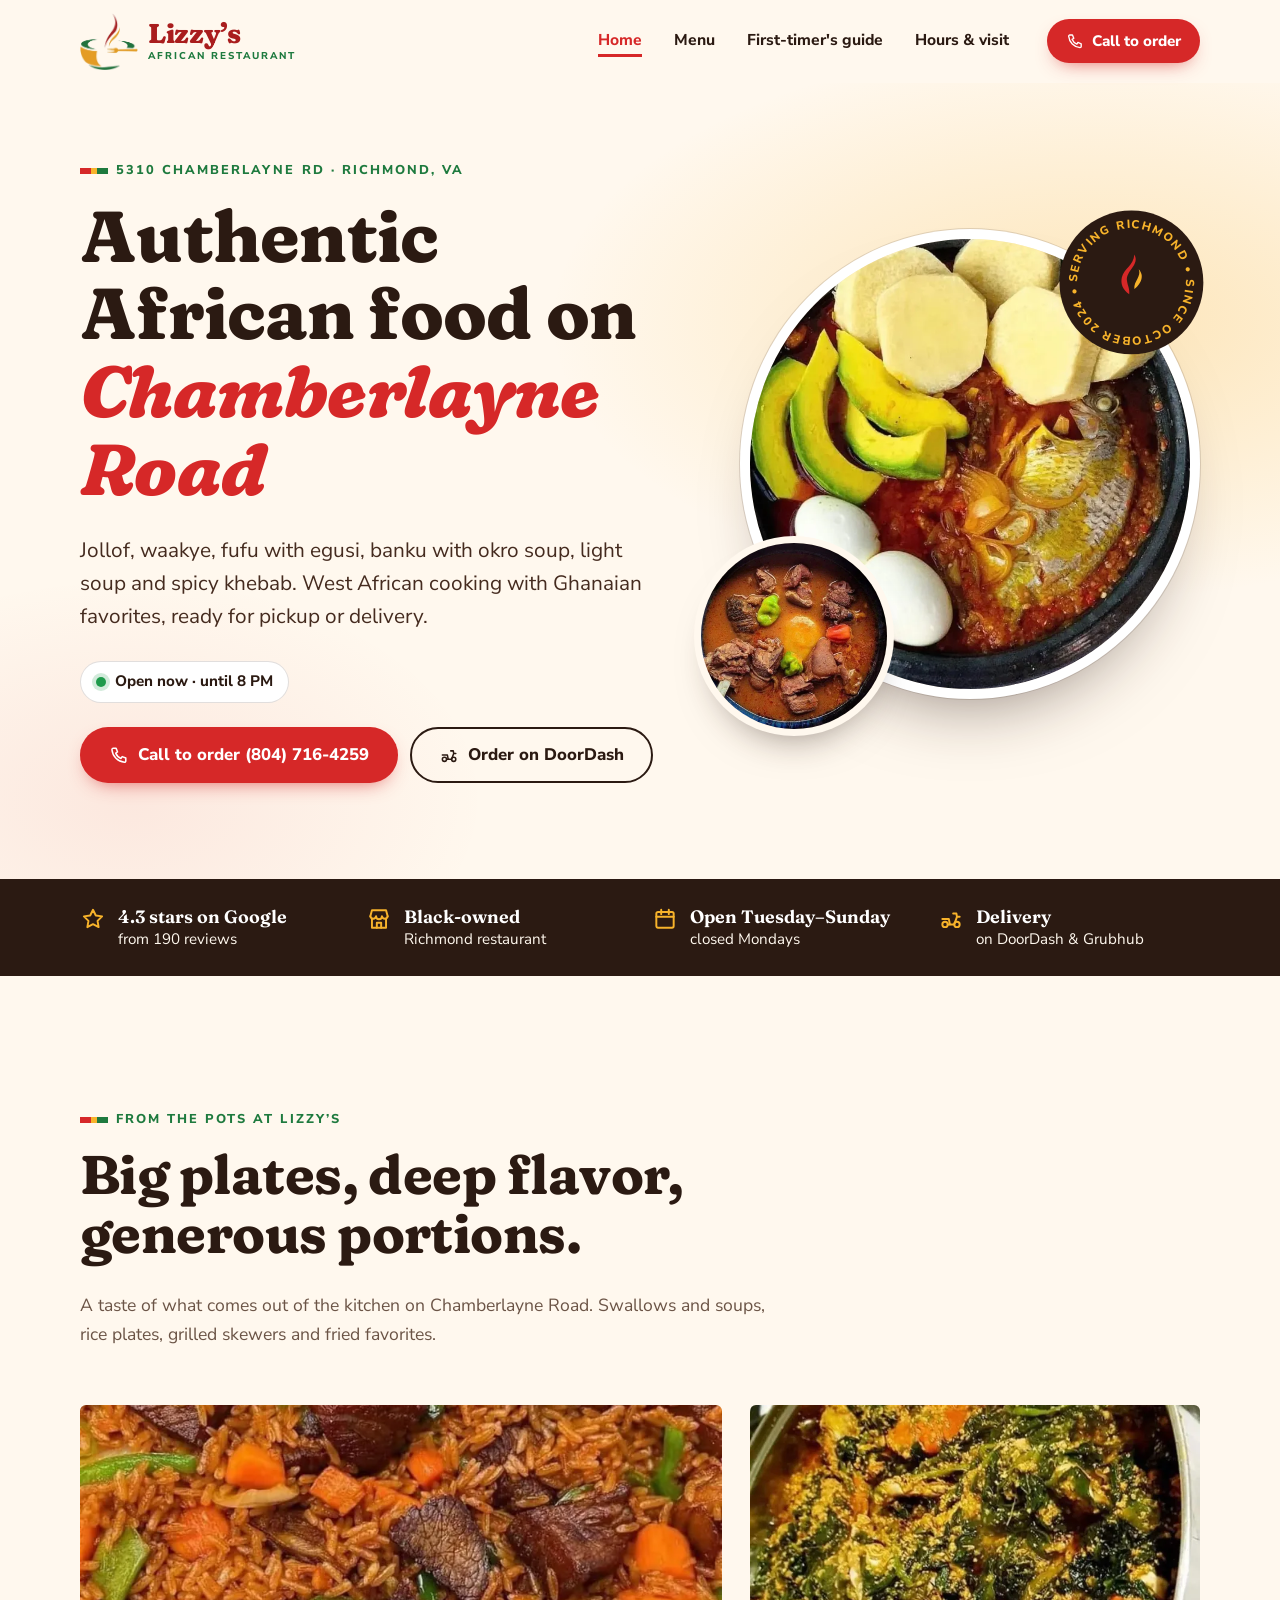
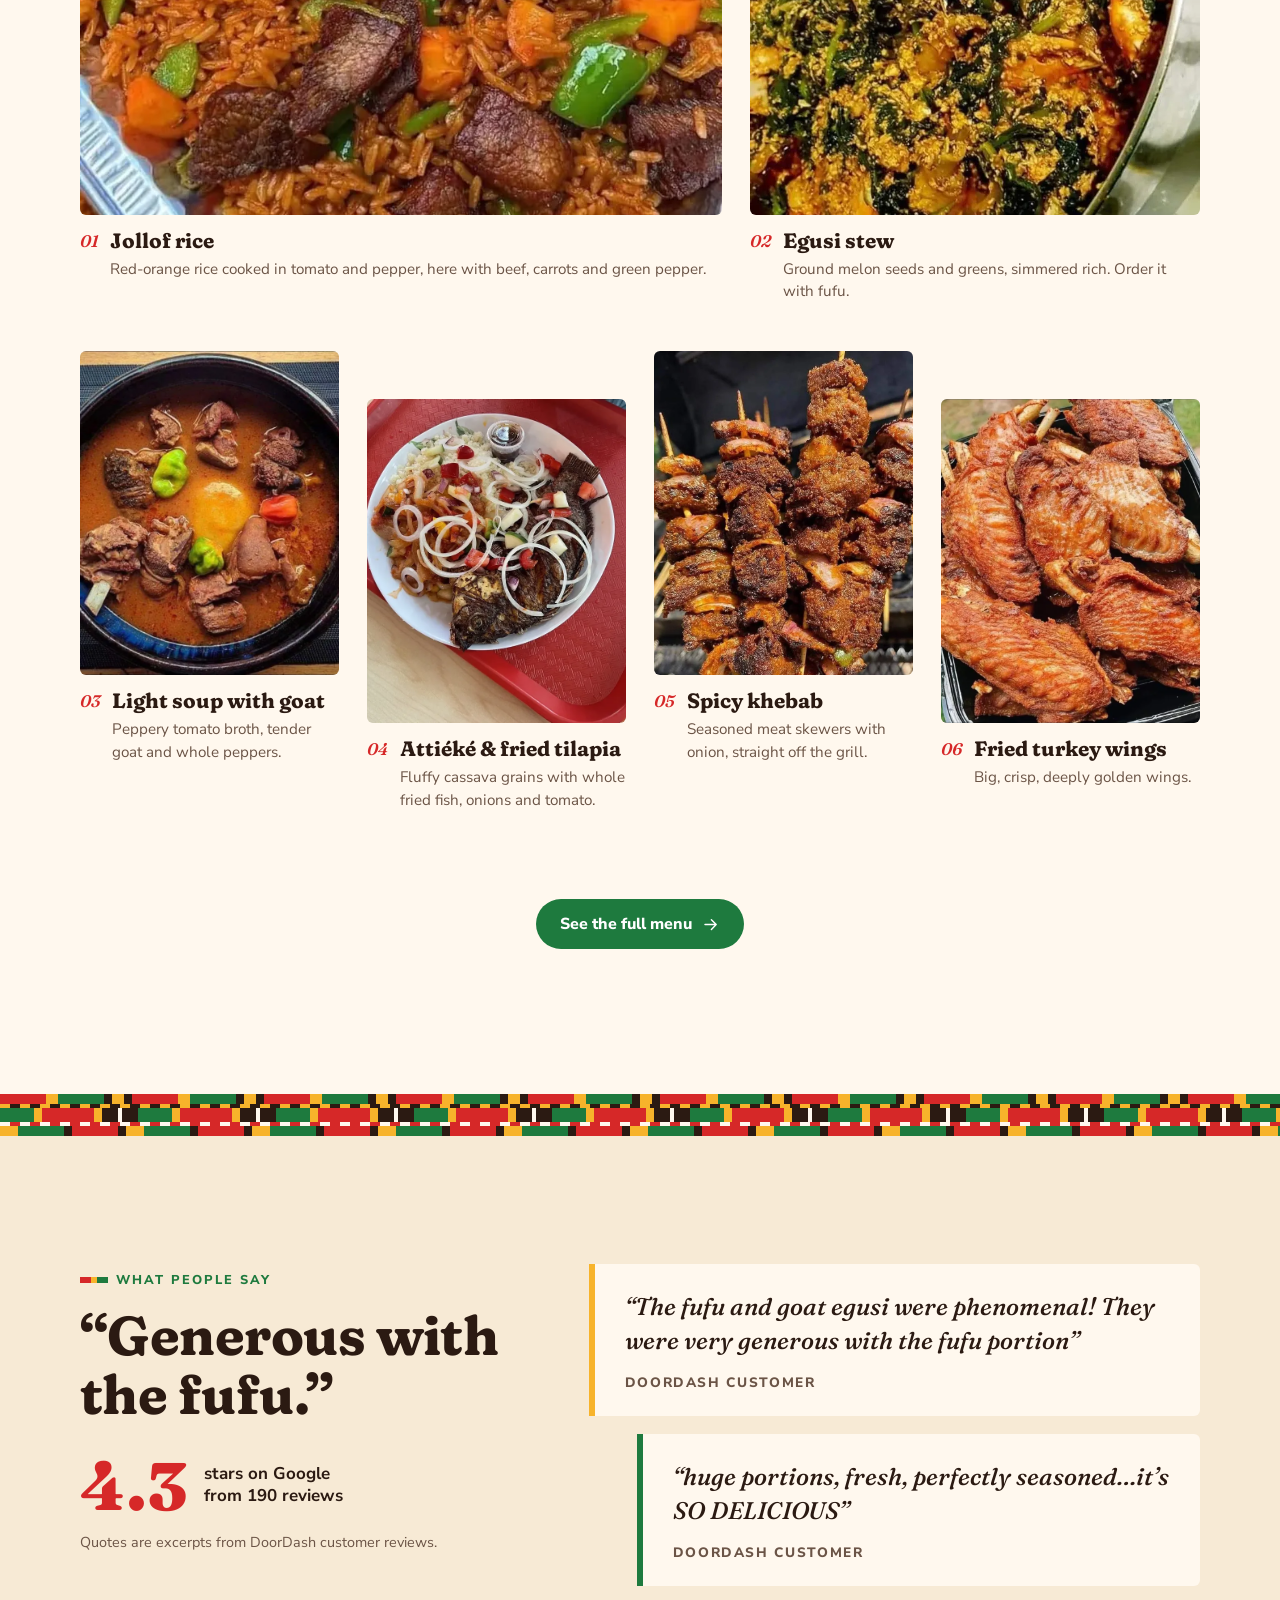
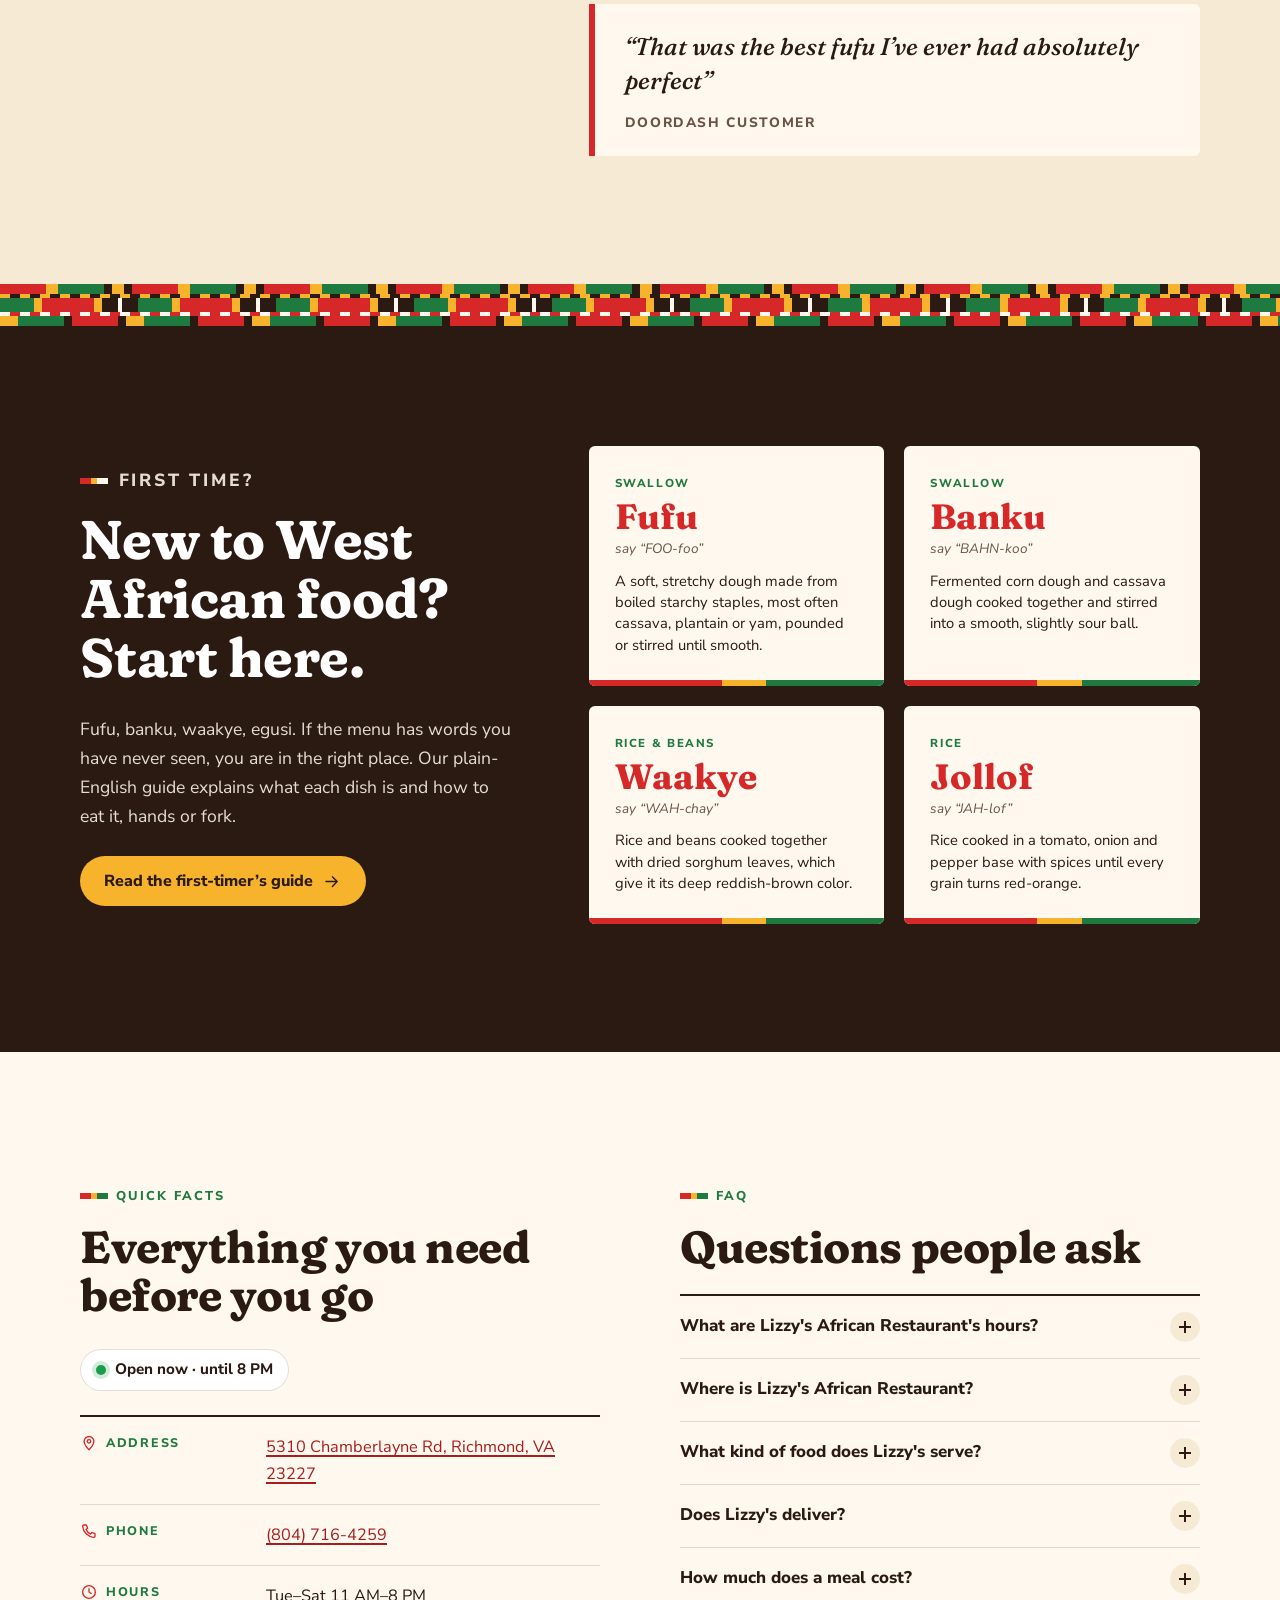
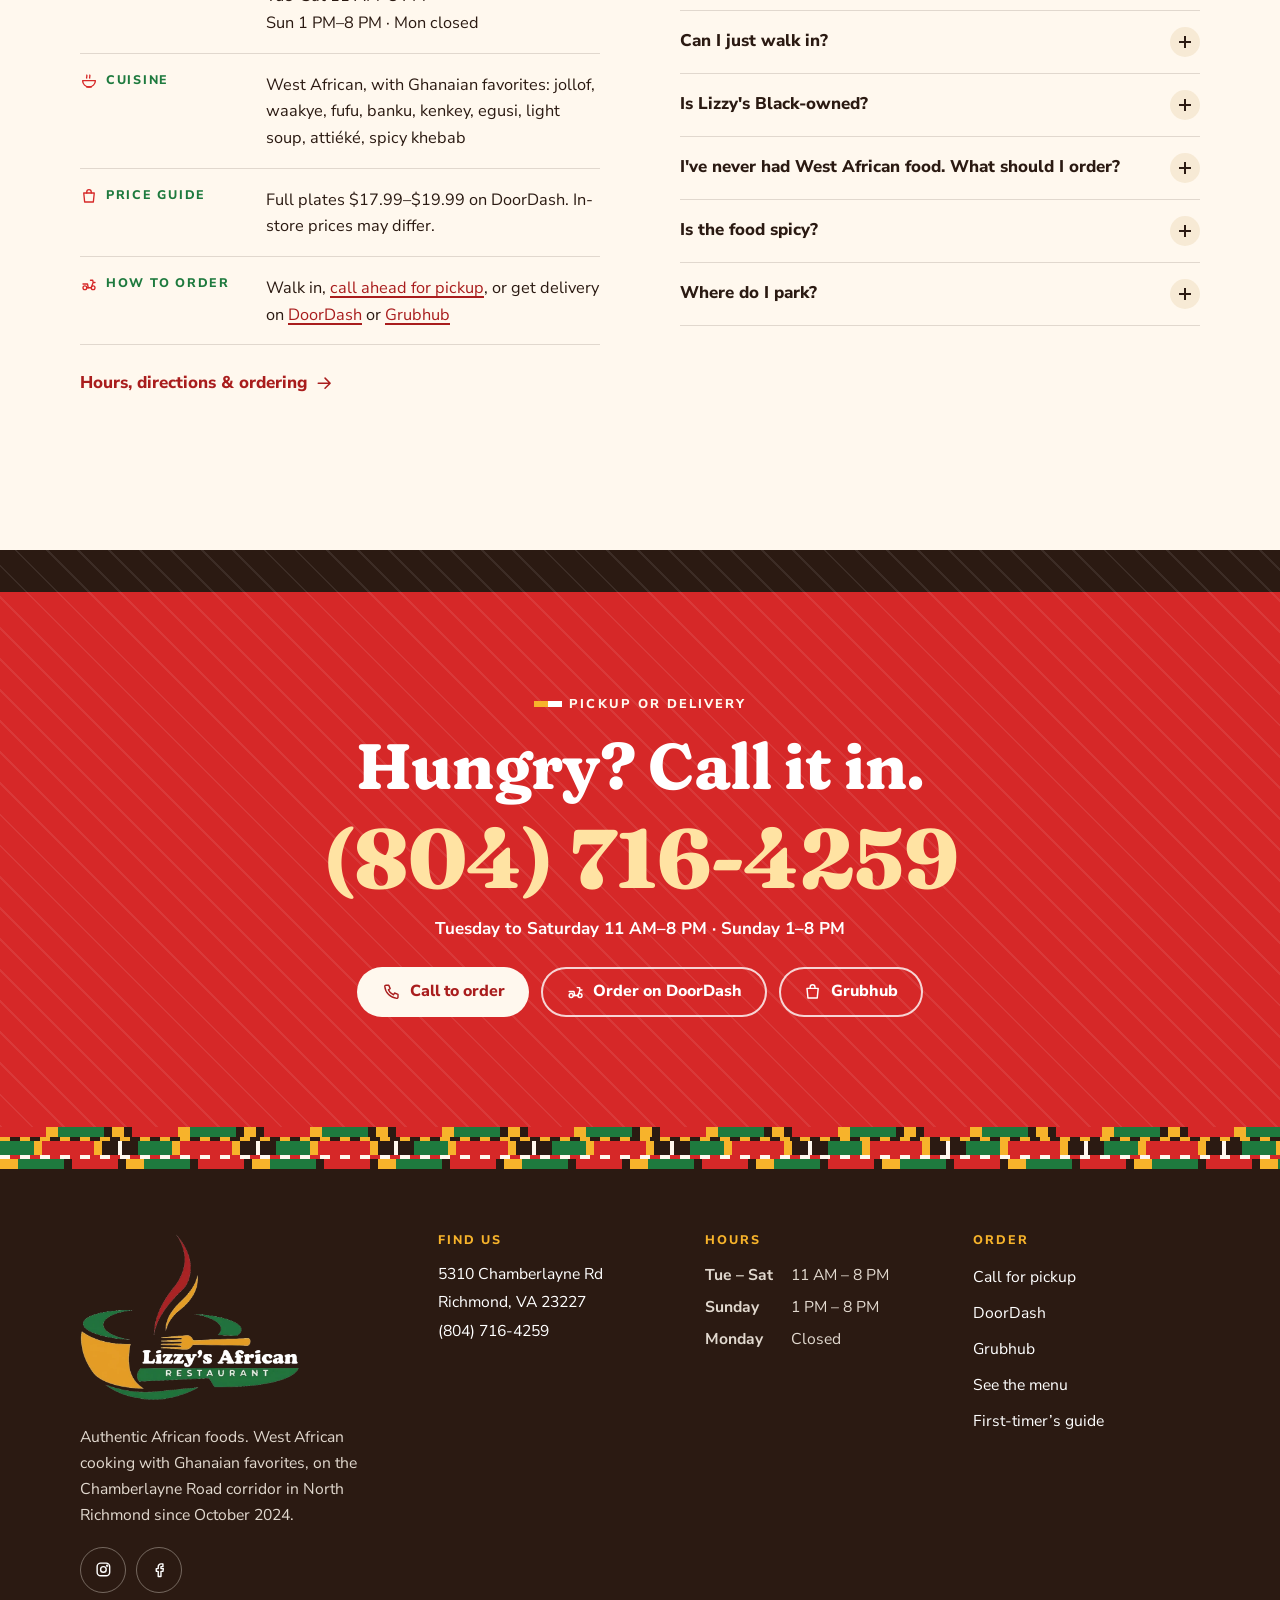
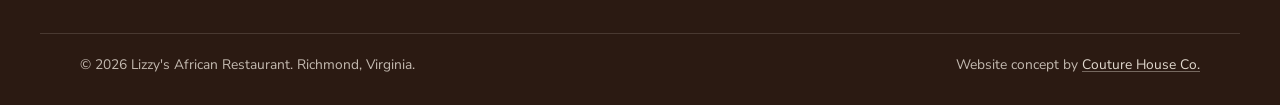
==== commit 56b097f6: "Mobile scrolling fixes and stylesheet refresh" ====
--- a/index.html
+++ b/index.html
@@ -5,15 +5,15 @@
 <meta name="viewport" content="width=device-width, initial-scale=1, viewport-fit=cover">
 <title>Lizzy's African Restaurant | African Food Richmond, VA</title>
 <meta name="description" content="Authentic West African food with Ghanaian favorites on Chamberlayne Rd, Richmond, VA: jollof, waakye, fufu and egusi. Black-owned. Call (804) 716-4259.">
-<link rel="canonical" href="https://lizzysafrican.com/">
+<link rel="canonical" href="https://lizzys-african-restaurant-website.netlify.app/">
 <meta name="theme-color" content="#2B1A12">
 <meta name="robots" content="index, follow, max-image-preview:large">
 <meta property="og:type" content="restaurant.restaurant">
 <meta property="og:site_name" content="Lizzy's African Restaurant">
 <meta property="og:title" content="Lizzy's African Restaurant | African Food Richmond, VA">
 <meta property="og:description" content="Authentic West African food with Ghanaian favorites on Chamberlayne Rd, Richmond, VA: jollof, waakye, fufu and egusi. Black-owned. Call (804) 716-4259.">
-<meta property="og:url" content="https://lizzysafrican.com/">
-<meta property="og:image" content="https://lizzysafrican.com/assets/img/og.jpg">
+<meta property="og:url" content="https://lizzys-african-restaurant-website.netlify.app/">
+<meta property="og:image" content="https://lizzys-african-restaurant-website.netlify.app/assets/img/share.jpg">
 <meta property="og:image:width" content="1200">
 <meta property="og:image:height" content="630">
 <meta property="og:image:alt" content="Lizzy's African Restaurant: boiled yam, fish in pepper stew, avocado and eggs, with the restaurant name">
@@ -21,7 +21,7 @@
 <meta name="twitter:card" content="summary_large_image">
 <meta name="twitter:title" content="Lizzy's African Restaurant | African Food Richmond, VA">
 <meta name="twitter:description" content="Authentic West African food with Ghanaian favorites on Chamberlayne Rd, Richmond, VA: jollof, waakye, fufu and egusi. Black-owned. Call (804) 716-4259.">
-<meta name="twitter:image" content="https://lizzysafrican.com/assets/img/og.jpg">
+<meta name="twitter:image" content="https://lizzys-african-restaurant-website.netlify.app/assets/img/share.jpg">
 <meta name="geo.region" content="US-VA">
 <meta name="geo.placename" content="Richmond">
 <link rel="icon" href="assets/img/favicon.svg" type="image/svg+xml">
@@ -31,12 +31,12 @@
 <link rel="preload" href="assets/fonts/fraunces-latin-soft-normal.woff2" as="font" type="font/woff2" crossorigin>
 <link rel="preload" href="assets/fonts/nunito-sans-latin-wght-normal.woff2" as="font" type="font/woff2" crossorigin>
 <link rel="preload" as="image" href="assets/img/boiled-yam-fish-stew-avocado-eggs.webp" imagesrcset="assets/img/boiled-yam-fish-stew-avocado-eggs-800.webp 800w, assets/img/boiled-yam-fish-stew-avocado-eggs.webp 955w" imagesizes="(min-width: 960px) 520px, 88vw" fetchpriority="high">
-<link rel="stylesheet" href="assets/css/fonts.css">
-<link rel="stylesheet" href="assets/css/site.css">
+<link rel="stylesheet" href="assets/css/fonts.css?v=20260930b">
+<link rel="stylesheet" href="assets/css/site.css?v=20260930b">
 <script>document.documentElement.classList.add('js')</script>
 <script src="assets/js/site.js" defer></script>
-<script type="application/ld+json">{"@context":"https://schema.org","@type":"Restaurant","@id":"https://lizzysafrican.com/#restaurant","name":"Lizzy's African Restaurant","alternateName":"Lizzy's","description":"Authentic African foods on Chamberlayne Road in Richmond, VA: West African cooking with Ghanaian favorites such as jollof, waakye, fufu with egusi, banku with okro soup, light soup and spicy khebab. Black-owned. Call ahead for pickup or order delivery on DoorDash and Grubhub.","url":"https://lizzysafrican.com/","logo":"https://lizzysafrican.com/assets/img/lizzys-logo.png","image":["https://lizzysafrican.com/assets/img/og.jpg","https://lizzysafrican.com/assets/img/boiled-yam-fish-stew-avocado-eggs.webp","https://lizzysafrican.com/assets/img/jollof-rice-beef-vegetables.webp"],"telephone":"+1-804-716-4259","address":{"@type":"PostalAddress","streetAddress":"5310 Chamberlayne Rd","addressLocality":"Richmond","addressRegion":"VA","postalCode":"23227","addressCountry":"US"},"servesCuisine":["West African","Ghanaian","African"],"priceRange":"$$","openingHoursSpecification":[{"@type":"OpeningHoursSpecification","dayOfWeek":["Tuesday","Wednesday","Thursday","Friday","Saturday"],"opens":"11:00","closes":"20:00"},{"@type":"OpeningHoursSpecification","dayOfWeek":"Sunday","opens":"13:00","closes":"20:00"}],"areaServed":[{"@type":"City","name":"Richmond, VA"},{"@type":"AdministrativeArea","name":"Henrico County, VA"}],"sameAs":["https://www.instagram.com/lizzys_african_restaurant/","https://www.facebook.com/p/Lizzys-African-Restaurant-61564175797078/","https://www.visitrichmondva.com/listing/lizzy%E2%80%99s-african-restaurant/15921/","https://www.eatokra.com/businesses/lizzy-s-african-restaurant"],"hasMenu":"https://lizzysafrican.com/menu.html","potentialAction":{"@type":"OrderAction","target":[{"@type":"EntryPoint","urlTemplate":"https://www.doordash.com/store/lizzy's-african-restaurant-richmond-32662293/","actionPlatform":["http://schema.org/DesktopWebPlatform","http://schema.org/MobileWebPlatform"]},{"@type":"EntryPoint","urlTemplate":"https://www.grubhub.com/restaurant/lizzys-african-restaurant-5310-chamberlayne-road-richmond/11192736","actionPlatform":["http://schema.org/DesktopWebPlatform","http://schema.org/MobileWebPlatform"]}]},"aggregateRating":{"@type":"AggregateRating","ratingValue":"4.3","reviewCount":"190","bestRating":"5"}}</script>
-<script type="application/ld+json">{"@context":"https://schema.org","@type":"WebSite","@id":"https://lizzysafrican.com/#website","name":"Lizzy's African Restaurant","url":"https://lizzysafrican.com/","publisher":{"@id":"https://lizzysafrican.com/#restaurant"},"inLanguage":"en-US"}</script>
+<script type="application/ld+json">{"@context":"https://schema.org","@type":"Restaurant","@id":"https://lizzys-african-restaurant-website.netlify.app/#restaurant","name":"Lizzy's African Restaurant","alternateName":"Lizzy's","description":"Authentic African foods on Chamberlayne Road in Richmond, VA: West African cooking with Ghanaian favorites such as jollof, waakye, fufu with egusi, banku with okro soup, light soup and spicy khebab. Black-owned. Call ahead for pickup or order delivery on DoorDash and Grubhub.","url":"https://lizzys-african-restaurant-website.netlify.app/","logo":"https://lizzys-african-restaurant-website.netlify.app/assets/img/lizzys-logo.png","image":["https://lizzys-african-restaurant-website.netlify.app/assets/img/share.jpg","https://lizzys-african-restaurant-website.netlify.app/assets/img/boiled-yam-fish-stew-avocado-eggs.webp","https://lizzys-african-restaurant-website.netlify.app/assets/img/jollof-rice-beef-vegetables.webp"],"telephone":"+1-804-716-4259","address":{"@type":"PostalAddress","streetAddress":"5310 Chamberlayne Rd","addressLocality":"Richmond","addressRegion":"VA","postalCode":"23227","addressCountry":"US"},"servesCuisine":["West African","Ghanaian","African"],"priceRange":"$$","openingHoursSpecification":[{"@type":"OpeningHoursSpecification","dayOfWeek":["Tuesday","Wednesday","Thursday","Friday","Saturday"],"opens":"11:00","closes":"20:00"},{"@type":"OpeningHoursSpecification","dayOfWeek":"Sunday","opens":"13:00","closes":"20:00"}],"areaServed":[{"@type":"City","name":"Richmond, VA"},{"@type":"AdministrativeArea","name":"Henrico County, VA"}],"sameAs":["https://www.instagram.com/lizzys_african_restaurant/","https://www.facebook.com/p/Lizzys-African-Restaurant-61564175797078/","https://www.visitrichmondva.com/listing/lizzy%E2%80%99s-african-restaurant/15921/","https://www.eatokra.com/businesses/lizzy-s-african-restaurant"],"hasMenu":"https://lizzys-african-restaurant-website.netlify.app/menu.html","potentialAction":{"@type":"OrderAction","target":[{"@type":"EntryPoint","urlTemplate":"https://www.doordash.com/store/lizzy's-african-restaurant-richmond-32662293/","actionPlatform":["http://schema.org/DesktopWebPlatform","http://schema.org/MobileWebPlatform"]},{"@type":"EntryPoint","urlTemplate":"https://www.grubhub.com/restaurant/lizzys-african-restaurant-5310-chamberlayne-road-richmond/11192736","actionPlatform":["http://schema.org/DesktopWebPlatform","http://schema.org/MobileWebPlatform"]}]},"aggregateRating":{"@type":"AggregateRating","ratingValue":"4.3","reviewCount":"190","bestRating":"5"}}</script>
+<script type="application/ld+json">{"@context":"https://schema.org","@type":"WebSite","@id":"https://lizzys-african-restaurant-website.netlify.app/#website","name":"Lizzy's African Restaurant","url":"https://lizzys-african-restaurant-website.netlify.app/","publisher":{"@id":"https://lizzys-african-restaurant-website.netlify.app/#restaurant"},"inLanguage":"en-US"}</script>
 <script type="application/ld+json">{"@context":"https://schema.org","@type":"FAQPage","mainEntity":[{"@type":"Question","name":"What are Lizzy's African Restaurant's hours?","acceptedAnswer":{"@type":"Answer","text":"Tuesday through Saturday 11 AM to 8 PM, Sunday 1 PM to 8 PM. Closed Mondays."}},{"@type":"Question","name":"Where is Lizzy's African Restaurant?","acceptedAnswer":{"@type":"Answer","text":"5310 Chamberlayne Rd, Richmond, VA 23227, on the Chamberlayne Road corridor in North Richmond."}},{"@type":"Question","name":"What kind of food does Lizzy's serve?","acceptedAnswer":{"@type":"Answer","text":"Authentic African food: West African cooking with Ghanaian favorites like jollof rice, waakye, fufu with egusi, banku with okro soup, light soup, atti&eacute;k&eacute; with fish and spicy khebab."}},{"@type":"Question","name":"Does Lizzy's deliver?","acceptedAnswer":{"@type":"Answer","text":"Yes, through DoorDash and Grubhub. You can also call (804) 716-4259 to order ahead for pickup."}},{"@type":"Question","name":"How much does a meal cost?","acceptedAnswer":{"@type":"Answer","text":"Full plates such as jollof, waakye or fufu with egusi are listed at $17.99 to $19.99 on DoorDash. In-store prices may differ, so call for current prices."}},{"@type":"Question","name":"Can I just walk in?","acceptedAnswer":{"@type":"Answer","text":"Yes. Stop by during open hours and order at the counter, or call ahead so your food is ready when you arrive."}},{"@type":"Question","name":"Is Lizzy's Black-owned?","acceptedAnswer":{"@type":"Answer","text":"Yes. Lizzy's African Restaurant is listed as a Black-owned business on EatOkra."}},{"@type":"Question","name":"I've never had West African food. What should I order?","acceptedAnswer":{"@type":"Answer","text":"A jollof or waakye plate is an easy, fork-friendly start. If you want the full experience, try fufu with egusi or light soup. Our first-timer&rsquo;s guide explains each dish."}},{"@type":"Question","name":"Is the food spicy?","acceptedAnswer":{"@type":"Answer","text":"West African cooking often uses fresh hot peppers, and soups and pepper sauces can bring real heat. Ask about spice when you order."}},{"@type":"Question","name":"Where do I park?","acceptedAnswer":{"@type":"Answer","text":"Call (804) 716-4259 when you head over and the team can point you to the easiest parking at 5310 Chamberlayne Rd."}}]}</script>
 </head><body>
 <a class="skip" href="#main">Skip to main content</a>
--- a/assets/css/site.css
+++ b/assets/css/site.css
@@ -663,3 +663,15 @@
 .js .mark[data-anim]:not(.ph-mark) { animation: mark-in .9s var(--ease) .1s both; }
 @keyframes mark-in { from { opacity: 0; transform: translateY(6px) scale(.96); } to { opacity: 1; transform: none; } }
 @media (prefers-reduced-motion: reduce) { .js .mark[data-anim] { animation: none; } }
+
+
+/* Fix (29 Sep 2026): stop iPhone Safari from sizing photo boxes from the photo inside them (the box could grow without stopping).
+   Photos are pinned inside their boxes, so each box takes its size only from its own width and aspect ratio. */
+.counter-inset, .g-media { min-height: 0; }
+.counter-inset > img, .g-media > img { position: absolute; inset: 0; width: 100%; height: 100%; max-width: none; object-fit: cover; }
+.g-media.g-small > img { inset: 10px; width: calc(100% - 20px); height: calc(100% - 20px); }
+
+/* Fix (30 Sep 2026): stable scrolling on phones. The page can only move up and down; sideways panning is off.
+   Only the viewport (html) clips sideways overflow; body is left unclipped so iPhone Safari keeps drawing the whole page. */
+html { overflow-x: hidden; touch-action: pan-y pinch-zoom; }
+body { overflow-x: visible !important; }
